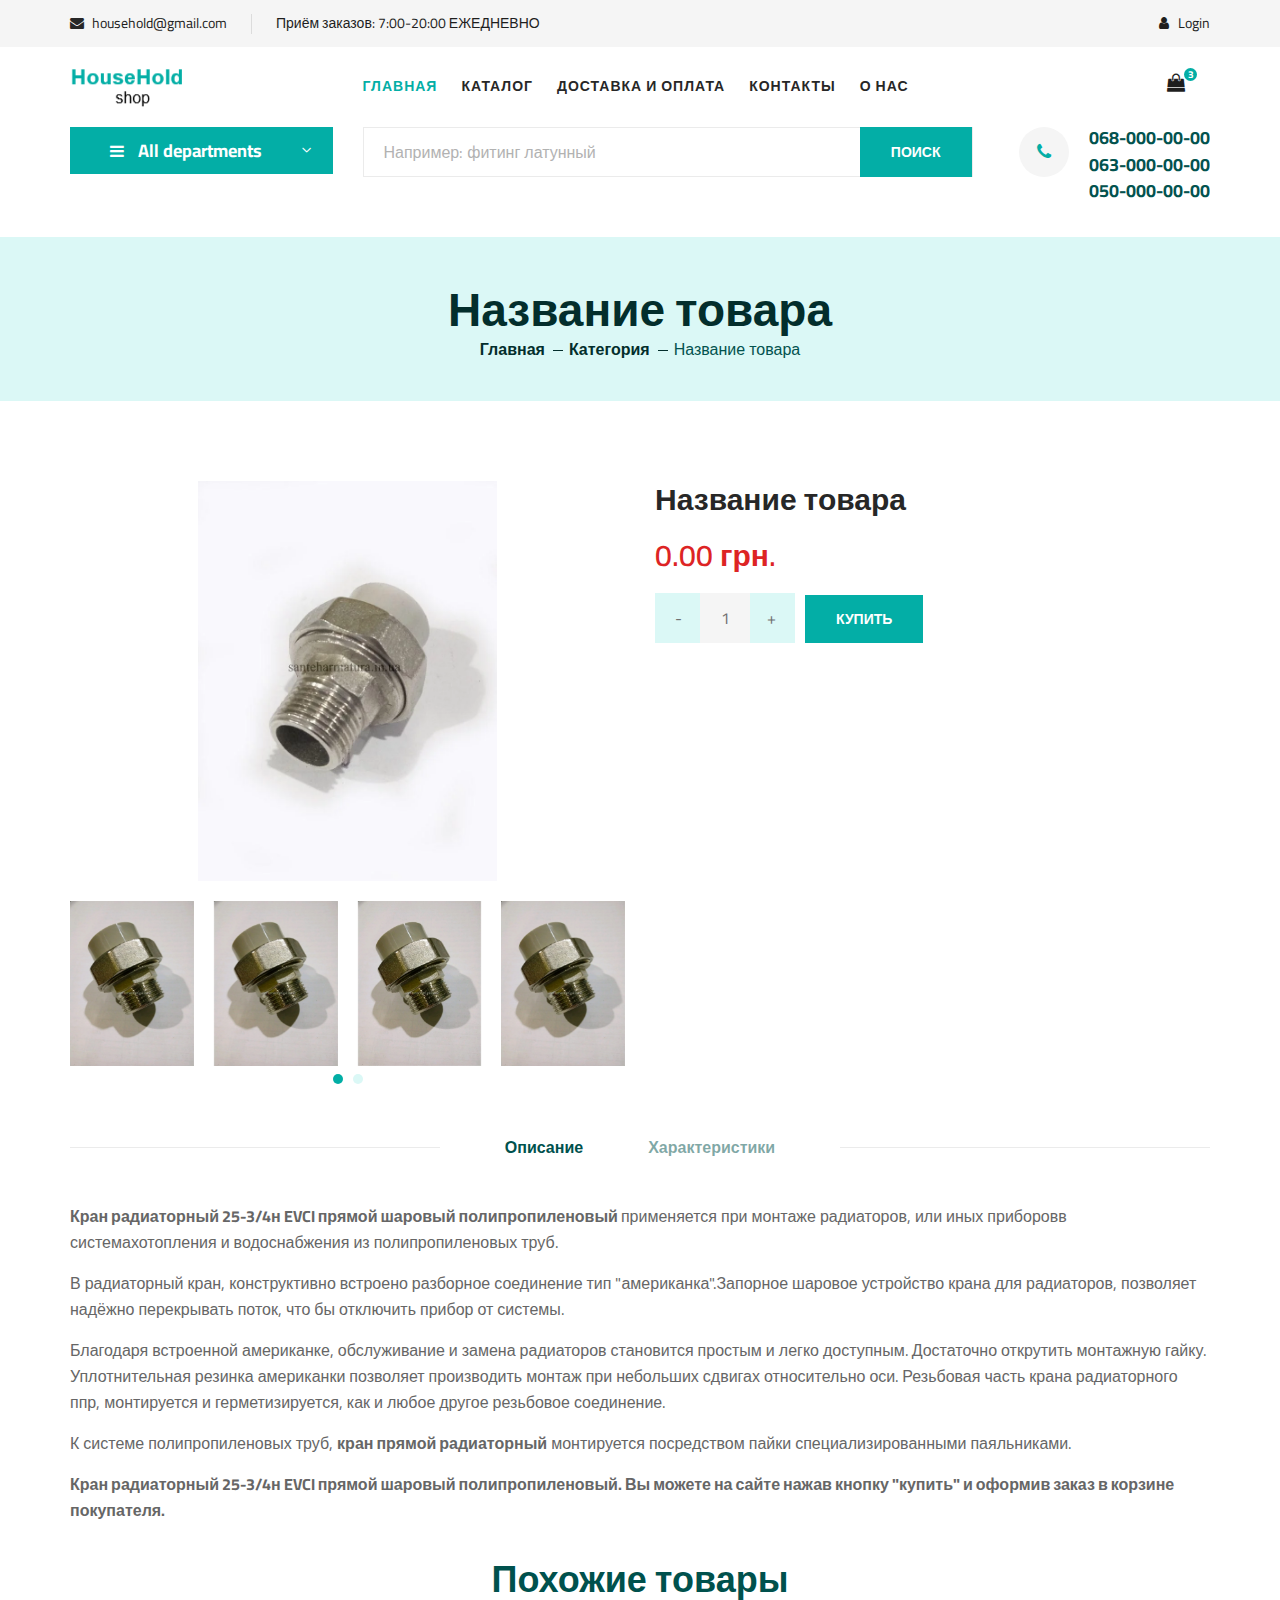
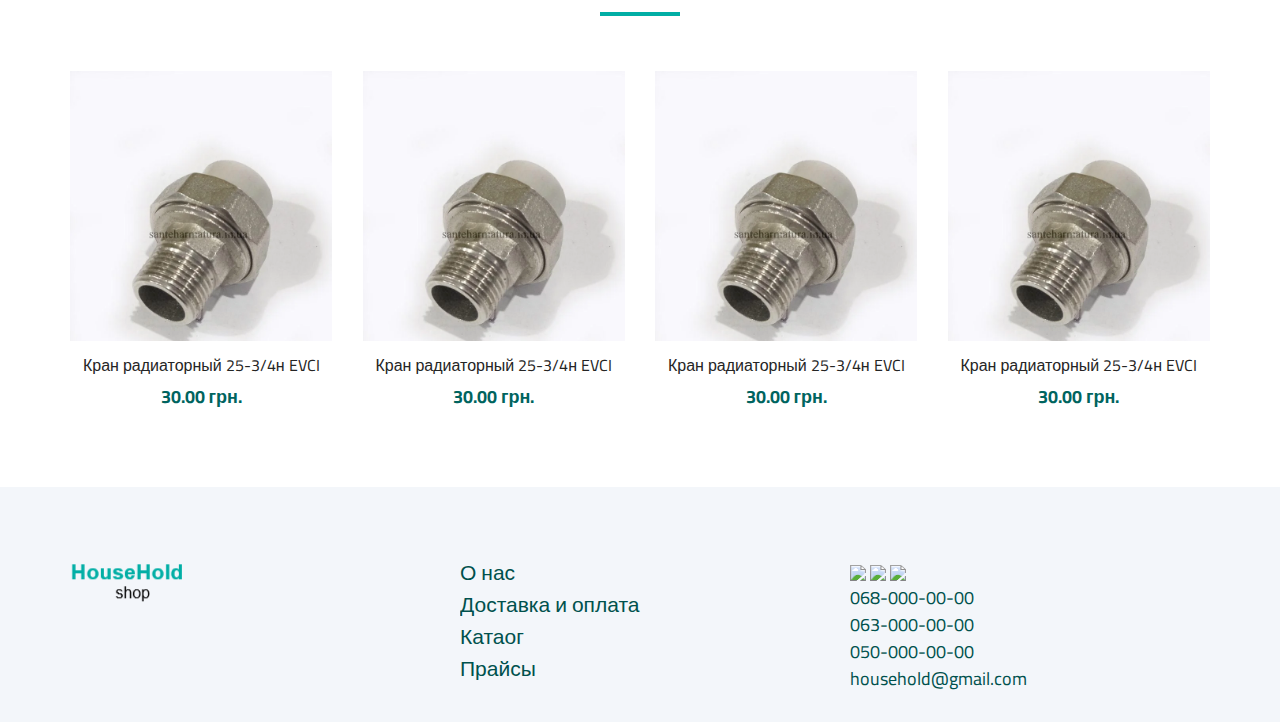
==== src/main/resources/templates/product-page.html @ 27a44c93 "Main page and product page are done" ====
<!DOCTYPE html>
<html>

<head>
    <meta charset="UTF-8">
    <!--    <meta name="description" content="Ogani Template">-->
    <!--    <meta name="keywords" content="Ogani, unica, creative, html">-->
    <!--    <meta name="viewport" content="width=device-width, initial-scale=1.0">-->
    <!--    <meta http-equiv="X-UA-Compatible" content="ie=edge">-->
    <!--    <title>Ogani | Template</title>-->

    <!-- Google Font -->
    <link href="https://fonts.googleapis.com/css2?family=Cairo:wght@200;300;400;600;900&display=swap" rel="stylesheet">

    <link rel="stylesheet" href="../static/style/bootstrap.min.css" type="text/css">
    <link rel="stylesheet" href="../static/style/font-awesome.min.css" type="text/css">
    <link rel="stylesheet" href="../static/style/elegant-icons.css" type="text/css">
    <link rel="stylesheet" href="../static/style/nice-select.css" type="text/css">
    <link rel="stylesheet" href="../static/style/jquery-ui.min.css" type="text/css">
    <link rel="stylesheet" href="../static/style/owl.carousel.min.css" type="text/css">
    <link rel="stylesheet" href="../static/style/slicknav.min.css" type="text/css">
    <link rel="stylesheet" href="../static/style/style.css" type="text/css">
</head>

<body>
<!-- Page Preloder -->
<div id="preloder">
    <div class="loader"></div>
</div>

<!-- Humberger Begin -->
<div class="humberger__menu__overlay"></div>
<div class="humberger__menu__wrapper">
    <div class="humberger__menu__logo">
        <a href="#"><img src="../static/img/logo.png" alt=""></a>
    </div>
    <div class="humberger__menu__cart">
        <ul>
            <li><a href="#"><i class="fa fa-heart"></i> <span>1</span></a></li>
            <li><a href="#"><i class="fa fa-shopping-bag"></i> <span>3</span></a></li>
        </ul>
        <div class="header__cart__price">item: <span>$150.00</span></div>
    </div>
    <div class="humberger__menu__widget">
        <div class="header__top__right__language">
            <img src="../static/img/language.png" alt="">
            <div>English</div>
            <span class="arrow_carrot-down"></span>
            <ul>
                <li><a href="#">Spanis</a></li>
                <li><a href="#">English</a></li>
            </ul>
        </div>
        <div class="header__top__right__auth">
            <a href="#"><i class="fa fa-user"></i> Login</a>
        </div>
    </div>
    <nav class="humberger__menu__nav mobile-menu">
        <ul>
            <li class="active"><a href="./index.html">Home</a></li>
            <li><a href="./shop-grid.html">Shop</a></li>
            <li><a href="#">Pages</a>
                <ul class="header__menu__dropdown">
                    <li><a href="./shop-details.html">Shop Details</a></li>
                    <li><a href="./shoping-cart.html">Shoping Cart</a></li>
                    <li><a href="./checkout.html">Check Out</a></li>
                    <li><a href="./blog-details.html">Blog Details</a></li>
                </ul>
            </li>
            <li><a href="./blog.html">Blog</a></li>
            <li><a href="./contact.html">Contact</a></li>
        </ul>
    </nav>
    <div id="mobile-menu-wrap"></div>
    <div class="header__top__right__social">
        <a href="#"><i class="fa fa-facebook"></i></a>
        <a href="#"><i class="fa fa-twitter"></i></a>
        <a href="#"><i class="fa fa-linkedin"></i></a>
        <a href="#"><i class="fa fa-pinterest-p"></i></a>
    </div>
    <div class="humberger__menu__contact">
        <ul>
            <li><i class="fa fa-envelope"></i> hello@colorlib.com</li>
            <li>Free Shipping for all Order of $99</li>
        </ul>
    </div>
</div>
<!-- Humberger End -->

<!-- Header Section Begin -->
<header class="header">
    <div class="header__top">
        <div class="container">
            <div class="row">
                <div class="col-lg-6 col-md-6">
                    <div class="header__top__left">
                        <ul>
                            <!--                                                            TODO change email-->
                            <li><i class="fa fa-envelope"></i> household@gmail.com</li>
                            <!--                                                            TODO replaced by  schedule-->
                            <li>Приём заказов: 7:00-20:00 ЕЖЕДНЕВНО</li>
                        </ul>
                    </div>
                </div>
                <div class="col-lg-6 col-md-6">
                    <div class="header__top__right">
                        <div class="header__top__right__auth">
                            <a href="#"><i class="fa fa-user"></i> Login</a>
                        </div>
                    </div>
                </div>
            </div>
        </div>
    </div>
    <div class="container">
        <div class="row">
            <div class="col-lg-3">
                <div class="header__logo">
                    <!--                        TODO put the logo (../static/img/logo.png)-->
                    <a href="./index.html"><img src="../static/../static/img/logo.png" alt=""></a>
                </div>
            </div>
            <div class="col-lg-6">
                <nav class="header__menu">
                    <ul>
                        <li class="active"><a href="./index.html">Главная</a></li>
                        <li><a href="./shop-grid.html">Каталог</a></li>
                        <li><a href="#">Доставка и оплата </a>
                        </li>
                        <li><a href="./blog.html">Контакты</a></li>
                        <li><a href="./contact.html">О нас</a></li>
                    </ul>
                </nav>
            </div>
            <div class="col-lg-3">
                <div class="header__cart">
                    <ul>
                        <!--                            TODO need to search icons -->
                        <li><a href="#"><i class="fa fa-shopping-bag"></i> <span>3</span></a></li>
                    </ul>
                </div>
            </div>
        </div>
    </div>
</header>
<!-- Header Section End -->

<!-- Hero Section Begin -->
<section class="hero hero-normal">
    <div class="container">
        <div class="row">
            <div class="col-lg-3">
                <div class="hero__categories">
                    <div class="hero__categories__all">
                        <i class="fa fa-bars"></i>
                        <span>All departments</span>
                    </div>
                    <ul>
                        <li><a href="#">Fresh Meat</a></li>
                        <li><a href="#">Vegetables</a></li>
                        <li><a href="#">Fruit & Nut Gifts</a></li>
                        <li><a href="#">Fresh Berries</a></li>
                        <li><a href="#">Ocean Foods</a></li>
                        <li><a href="#">Butter & Eggs</a></li>
                        <li><a href="#">Fastfood</a></li>
                        <li><a href="#">Fresh Onion</a></li>
                        <li><a href="#">Papayaya & Crisps</a></li>
                        <li><a href="#">Oatmeal</a></li>
                        <li><a href="#">Fresh Bananas</a></li>
                    </ul>
                </div>
            </div>
            <div class="col-lg-9">
                <div class="hero__search">
                    <div class="hero__search__form">
                        <form action="#">
                            <input type="text" placeholder="Например: фитинг латунный">
                            <button type="submit" class="site-btn">Поиск</button>
                        </form>
                    </div>
                    <div class="hero__search__phone">
                        <div class="hero__search__phone__icon">
                            <i class="fa fa-phone"></i>
                        </div>
                        <div class="hero__search__phone__text">
                            <!--                            TODO put number-->
                            <h5>068-000-00-00</h5>
                            <h5>063-000-00-00</h5>
                            <h5>050-000-00-00</h5>
                        </div>
                    </div>
                </div>
            </div>
        </div>
    </div>
</section>
<!-- Hero Section End -->

<!-- Breadcrumb Section Begin -->
<section class="breadcrumb-section set-bg" data-setbg="../static/img/breadcrumb.jpg">
    <div class="container">
        <div class="row">
            <div class="col-lg-12 text-center">
                <div class="breadcrumb__text">
                    <!--                        TODO input product name, way to product-->
                    <h2>Название товара</h2>
                    <div class="breadcrumb__option">
                        <a href="./index.html">Главная</a>
                        <a href="./index.html">Категория</a>
                        <span>Название товара</span>
                    </div>
                </div>
            </div>
        </div>
    </div>
</section>
<!-- Breadcrumb Section End -->

<!-- Product Details Section Begin -->
<section class="product-details spad">
    <div class="container">
        <div class="row">
            <div class="col-lg-6 col-md-6">
                <div class="product__details__pic">
                    <div class="product__details__pic__item">
                        <img class="product__details__pic__item--large"
                             src="../static/img/product/852793682_amerikanka-ppr-25-34.jpg" alt="">
                    </div>
                    <div class="product__details__pic__slider owl-carousel">
                        <img data-imgbigurl="../static/img/product/589347052_amerikanka-ppr-25-34.jpg"
                             src="../static/img/product/589347052_amerikanka-ppr-25-34.jpg" alt="">
                        <img data-imgbigurl="../static/img/product/589347052_amerikanka-ppr-25-34.jpg"
                             src="../static/img/product/589347052_amerikanka-ppr-25-34.jpg" alt="">
                        <img data-imgbigurl="../static/img/product/589347052_amerikanka-ppr-25-34.jpg"
                             src="../static/img/product/589347052_amerikanka-ppr-25-34.jpg" alt="">
                        <img data-imgbigurl="../static/img/product/589347052_amerikanka-ppr-25-34.jpg"
                             src="../static/img/product/589347052_amerikanka-ppr-25-34.jpg" alt="">
                        <img data-imgbigurl="../static/img/product/589347052_amerikanka-ppr-25-34.jpg"
                             src="../static/img/product/589347052_amerikanka-ppr-25-34.jpg" alt="">
                    </div>
                </div>
            </div>
            <div class="col-lg-6 col-md-6">
                <div class="product__details__text">
                    <!--                        TODO product's info-->
                    <h3>Название товара</h3>
                    <!--                        <div class="product__details__rating">-->
                    <!--                            <i class="fa fa-star"></i>-->
                    <!--                            <i class="fa fa-star"></i>-->
                    <!--                            <i class="fa fa-star"></i>-->
                    <!--                            <i class="fa fa-star"></i>-->
                    <!--                            <i class="fa fa-star-half-o"></i>-->
                    <!--                            <span>(18 reviews)</span>-->
                    <!--                        </div>-->
                    <!--                        50.66-->
                    <div class="product__details__price">0.00 грн.</div>
                    <div class="product__details__quantity">
                        <div class="quantity">
                            <div class="pro-qty">
                                <input type="text" value="1">
                            </div>
                        </div>
                    </div>
                    <button type="submit" class="site-btn">КУПИТЬ</button>
                    <!--                    <ul>-->
                    <!--                        <li><b>Availability</b> <span>In Stock</span></li>-->
                    <!--                        <li><b>Shipping</b> <span>01 day shipping. <samp>Free pickup today</samp></span></li>-->
                    <!--                        <li><b>Weight</b> <span>0.5 kg</span></li>-->
                    <!--                    </ul>-->
                </div>
            </div>
            <div class="col-lg-12">
                <div class="product__details__tab">
                    <ul class="nav nav-tabs" role="tablist">
                        <li class="nav-item">
                            <a class="nav-link active" data-toggle="tab" href="#tabs-1" role="tab"
                               aria-selected="true">Описание</a>
                        </li>
                        <li class="nav-item">
                            <a class="nav-link" data-toggle="tab" href="#tabs-2" role="tab"
                               aria-selected="false">Характеристики</a>
                        </li>
                    </ul>
                    <div class="tab-content">
                        <div class="tab-pane active" id="tabs-1" role="tabpanel">
                            <div class="product__details__tab__desc">
                                <p><strong>Кран радиаторный 25-3/4н EVCI прямой шаровый полипропиленовый </strong>применяется
                                    при монтаже радиаторов, или иных приборовв системахотопления и
                                    водоснабжения из полипропиленовых труб.</p>
                                <p>В радиаторный кран, конструктивно встроено разборное соединение тип
                                    "американка".Запорное
                                    шаровое устройство крана для радиаторов, позволяет надёжно перекрывать поток, что бы
                                    отключить прибор от системы.</p>

                                <p>Благодаря встроенной американке, обслуживание и замена радиаторов становится простым
                                    и легко доступным. Достаточно открутить монтажную гайку. Уплотнительная резинка
                                    американки позволяет производить монтаж при небольших сдвигах относительно оси.
                                    Резьбовая часть крана радиаторного ппр, монтируется и герметизируется, как и любое
                                    другое резьбовое соединение.</p>

                                <p>К системе полипропиленовых труб, <strong>кран прямой радиаторный</strong> монтируется
                                    посредством пайки специализированными паяльниками.</p>

                                <p><strong>Кран радиаторный 25-3/4н EVCI прямой шаровый полипропиленовый. Вы
                                    можете на сайте нажав кнопку "купить" и оформив заказ в корзине покупателя.</strong>
                                </p>

                            </div>
                        </div>
                        <div class="tab-pane" id="tabs-2" role="tabpanel">
                            <div class="product__details__tab__desc">
                                <h6>Products Infomation</h6>
                                <p>Vestibulum ac diam sit amet quam vehicula elementum sed sit amet dui.
                                    Pellentesque in ipsum id orci porta dapibus. Proin eget tortor risus.
                                    Vivamus suscipit tortor eget felis porttitor volutpat. Vestibulum ac diam
                                    sit amet quam vehicula elementum sed sit amet dui. Donec rutrum congue leo
                                    eget malesuada. Vivamus suscipit tortor eget felis porttitor volutpat.
                                    Curabitur arcu erat, accumsan id imperdiet et, porttitor at sem. Praesent
                                    sapien massa, convallis a pellentesque nec, egestas non nisi. Vestibulum ac
                                    diam sit amet quam vehicula elementum sed sit amet dui. Vestibulum ante
                                    ipsum primis in faucibus orci luctus et ultrices posuere cubilia Curae;
                                    Donec velit neque, auctor sit amet aliquam vel, ullamcorper sit amet ligula.
                                    Proin eget tortor risus.</p>
                                <p>Praesent sapien massa, convallis a pellentesque nec, egestas non nisi. Lorem
                                    ipsum dolor sit amet, consectetur adipiscing elit. Mauris blandit aliquet
                                    elit, eget tincidunt nibh pulvinar a. Cras ultricies ligula sed magna dictum
                                    porta. Cras ultricies ligula sed magna dictum porta. Sed porttitor lectus
                                    nibh. Mauris blandit aliquet elit, eget tincidunt nibh pulvinar a.</p>
                            </div>
                        </div>
                    </div>
                </div>
            </div>
        </div>
    </div>
</section>
<!-- Product Details Section End -->

<!-- Related Product Section Begin -->
<section class="related-product">
    <div class="container">
        <div class="row">
            <div class="col-lg-12">
                <div class="section-title related__product__title">
                    <h2>Похожие товары</h2>
                </div>
            </div>
        </div>
        <div class="row">
            <div class="col-lg-3 col-md-4 col-sm-6">
                <div class="product__item">
                    <div class="product__item__pic set-bg">
                        <img class="product__details__pic__item--large"
                             src="../static/img/product/852793682_amerikanka-ppr-25-34.jpg" alt="">
                        <ul class="product__item__pic__hover">
                            <li><a href="#"><i class="fa fa-shopping-cart"></i></a></li>
                        </ul>
                    </div>
                    <div class="product__item__text">
                        <h6><a href="#">Кран радиаторный 25-3/4н EVCI </a></h6>
                        <h5>30.00 грн.</h5>
                    </div>
                </div>
            </div>
            <div class="col-lg-3 col-md-4 col-sm-6">
                <div class="product__item">
                    <div class="product__item__pic set-bg">
                        <img class="product__details__pic__item--large"
                             src="../static/img/product/852793682_amerikanka-ppr-25-34.jpg" alt="">
                        <ul class="product__item__pic__hover">
                            <li><a href="#"><i class="fa fa-shopping-cart"></i></a></li>
                        </ul>
                    </div>
                    <div class="product__item__text">
                        <h6><a href="#">Кран радиаторный 25-3/4н EVCI </a></h6>
                        <h5>30.00 грн.</h5>
                    </div>
                </div>
            </div>
            <div class="col-lg-3 col-md-4 col-sm-6">
                <div class="product__item">
                    <div class="product__item__pic set-bg">
                        <img class="product__details__pic__item--large"
                             src="../static/img/product/852793682_amerikanka-ppr-25-34.jpg" alt="">
                        <ul class="product__item__pic__hover">
                            <li><a href="#"><i class="fa fa-shopping-cart"></i></a></li>
                        </ul>
                    </div>
                    <div class="product__item__text">
                        <h6><a href="#">Кран радиаторный 25-3/4н EVCI </a></h6>
                        <h5>30.00 грн.</h5>
                    </div>
                </div>
            </div>
            <div class="col-lg-3 col-md-4 col-sm-6">
                <div class="product__item">
                    <div class="product__item__pic set-bg">
                        <img class="product__details__pic__item--large"
                             src="../static/img/product/852793682_amerikanka-ppr-25-34.jpg" alt="">
                        <ul class="product__item__pic__hover">
                            <li><a href="#"><i class="fa fa-shopping-cart"></i></a></li>
                        </ul>
                    </div>
                    <div class="product__item__text">
                        <h6><a href="#">Кран радиаторный 25-3/4н EVCI </a></h6>
                        <h5>30.00 грн.</h5>
                    </div>
                </div>
            </div>

        </div>
    </div>
</section>
<!-- Related Product Section End -->

<!-- Footer Section Begin -->
<footer class="footer spad">
    <div class="container">
        <div class="row">
            <div class="col-lg-3 col-md-6 col-sm-6">
                <div class="footer__about">
                    <div class="footer__about__logo">
                        <a href="./index.html"><img src="../static/../static/img/logo.png" alt=""></a>
                    </div>
                    <!--                    <ul>-->
                    <!--                        <li>Phone:</li>-->
                    <!--                        <li>068-000-00-00</li>-->
                    <!--                        <li>063-000-00-00</li>-->
                    <!--                        <li>050-000-00-00</li>-->
                    <!--                        <li>Email: hello@colorlib.com</li>-->
                    <!--                    </ul>-->
                </div>
            </div>
            <div class="col-lg-4 col-md-6 col-sm-6 offset-lg-1">
                <div class="footer__widget">
                    <!--                    <h6>Useful Links</h6>-->
                    <ul>
                        <li><a href="#">О нас</a></li>
                        <li><a href="#">Доставка и оплата</a></li>
                        <li><a href="#">Катаог</a></li>
                        <li><a href="#">Прайсы</a></li>
                    </ul>
                    <!--                    <ul>-->
                    <!--                        <li><a href="#">Who We Are</a></li>-->
                    <!--                        <li><a href="#">Our Services</a></li>-->
                    <!--                        <li><a href="#">Projects</a></li>-->
                    <!--                        <li><a href="#">Contact</a></li>-->
                    <!--                        <li><a href="#">Innovation</a></li>-->
                    <!--                        <li><a href="#">Testimonials</a></li>-->
                    <!--                    </ul>-->
                </div>
            </div>
            <div class="col-lg-4 col-md-12">
                <div class="footer__about">
                    <ul>
                        <li><img src="https://img.icons8.com/color/40/000000/telegram-app.png">
                            <img src="https://img.icons8.com/color/40/000000/viber.png">
                            <img src="https://img.icons8.com/fluent/40/000000/gmail.png"></li>
                        <li>068-000-00-00</li>
                        <li>063-000-00-00</li>
                        <li>050-000-00-00</li>
                        <!--                        TODO CHANGE EMAIL-->
                        <li>household@gmail.com</li>
                    </ul>
                </div>
                <!--                <div class="footer__widget">-->
                <!--                    <h6>Join Our Newsletter Now</h6>-->
                <!--                    <p>Get E-mail updates about our latest shop and special offers.</p>-->
                <!--                    <form action="#">-->
                <!--                        <input type="text" placeholder="Enter your mail">-->
                <!--                        <button type="submit" class="site-btn">Subscribe</button>-->
                <!--                    </form>-->
                <!--                    <div class="footer__widget__social">-->
                <!--                        <a href="#"><i class="fa fa-facebook"></i></a>-->
                <!--                        <a href="#"><i class="fa fa-instagram"></i></a>-->
                <!--                        <a href="#"><i class="fa fa-twitter"></i></a>-->
                <!--                        <a href="#"><i class="fa fa-pinterest"></i></a>-->
                <!--                    </div>-->
                <!--                </div>-->
            </div>
        </div>
    </div>
</footer>
<!-- Footer Section End -->

<!-- Js Plugins -->
<script src="../static/js/jquery-3.3.1.min.js"></script>
<script src="../static/js/bootstrap.min.js"></script>
<script src="../static/js/jquery.nice-select.min.js"></script>
<script src="../static/js/jquery-ui.min.js"></script>
<script src="../static/js/jquery.slicknav.js"></script>
<script src="../static/js/mixitup.min.js"></script>
<script src="../static/js/owl.carousel.min.js"></script>
<script src="../static/js/main.js"></script>


</body>

</html>
---- src/main/resources/static/style/elegant-icons.css ----
@font-face {
	font-family: 'ElegantIcons';
	src:url('../fonts/ElegantIcons.eot');
	src:url('../fonts/ElegantIcons.eot?#iefix') format('embedded-opentype'),
		url('../fonts/ElegantIcons.woff') format('woff'),
		url('../fonts/ElegantIcons.ttf') format('truetype'),
		url('../fonts/ElegantIcons.svg#ElegantIcons') format('svg');
	font-weight: normal;
	font-style: normal;
}

/* Use the following CSS code if you want to use data attributes for inserting your icons */
[data-icon]:before {
	font-family: 'ElegantIcons';
	content: attr(data-icon);
	speak: none;
	font-weight: normal;
	font-variant: normal;
	text-transform: none;
	line-height: 1;
	-webkit-font-smoothing: antialiased;
	-moz-osx-font-smoothing: grayscale;
}

/* Use the following CSS code if you want to have a class per icon */
/*
Instead of a list of all class selectors,
you can use the generic selector below, but it's slower:
[class*="your-class-prefix"] {
*/
.arrow_up, .arrow_down, .arrow_left, .arrow_right, .arrow_left-up, .arrow_right-up, .arrow_right-down, .arrow_left-down, .arrow-up-down, .arrow_up-down_alt, .arrow_left-right_alt, .arrow_left-right, .arrow_expand_alt2, .arrow_expand_alt, .arrow_condense, .arrow_expand, .arrow_move, .arrow_carrot-up, .arrow_carrot-down, .arrow_carrot-left, .arrow_carrot-right, .arrow_carrot-2up, .arrow_carrot-2down, .arrow_carrot-2left, .arrow_carrot-2right, .arrow_carrot-up_alt2, .arrow_carrot-down_alt2, .arrow_carrot-left_alt2, .arrow_carrot-right_alt2, .arrow_carrot-2up_alt2, .arrow_carrot-2down_alt2, .arrow_carrot-2left_alt2, .arrow_carrot-2right_alt2, .arrow_triangle-up, .arrow_triangle-down, .arrow_triangle-left, .arrow_triangle-right, .arrow_triangle-up_alt2, .arrow_triangle-down_alt2, .arrow_triangle-left_alt2, .arrow_triangle-right_alt2, .arrow_back, .icon_minus-06, .icon_plus, .icon_close, .icon_check, .icon_minus_alt2, .icon_plus_alt2, .icon_close_alt2, .icon_check_alt2, .icon_zoom-out_alt, .icon_zoom-in_alt, .icon_search, .icon_box-empty, .icon_box-selected, .icon_minus-box, .icon_plus-box, .icon_box-checked, .icon_circle-empty, .icon_circle-slelected, .icon_stop_alt2, .icon_stop, .icon_pause_alt2, .icon_pause, .icon_menu, .icon_menu-square_alt2, .icon_menu-circle_alt2, .icon_ul, .icon_ol, .icon_adjust-horiz, .icon_adjust-vert, .icon_document_alt, .icon_documents_alt, .icon_pencil, .icon_pencil-edit_alt, .icon_pencil-edit, .icon_folder-alt, .icon_folder-open_alt, .icon_folder-add_alt, .icon_info_alt, .icon_error-oct_alt, .icon_error-circle_alt, .icon_error-triangle_alt, .icon_question_alt2, .icon_question, .icon_comment_alt, .icon_chat_alt, .icon_vol-mute_alt, .icon_volume-low_alt, .icon_volume-high_alt, .icon_quotations, .icon_quotations_alt2, .icon_clock_alt, .icon_lock_alt, .icon_lock-open_alt, .icon_key_alt, .icon_cloud_alt, .icon_cloud-upload_alt, .icon_cloud-download_alt, .icon_image, .icon_images, .icon_lightbulb_alt, .icon_gift_alt, .icon_house_alt, .icon_genius, .icon_mobile, .icon_tablet, .icon_laptop, .icon_desktop, .icon_camera_alt, .icon_mail_alt, .icon_cone_alt, .icon_ribbon_alt, .icon_bag_alt, .icon_creditcard, .icon_cart_alt, .icon_paperclip, .icon_tag_alt, .icon_tags_alt, .icon_trash_alt, .icon_cursor_alt, .icon_mic_alt, .icon_compass_alt, .icon_pin_alt, .icon_pushpin_alt, .icon_map_alt, .icon_drawer_alt, .icon_toolbox_alt, .icon_book_alt, .icon_calendar, .icon_film, .icon_table, .icon_contacts_alt, .icon_headphones, .icon_lifesaver, .icon_piechart, .icon_refresh, .icon_link_alt, .icon_link, .icon_loading, .icon_blocked, .icon_archive_alt, .icon_heart_alt, .icon_star_alt, .icon_star-half_alt, .icon_star, .icon_star-half, .icon_tools, .icon_tool, .icon_cog, .icon_cogs, .arrow_up_alt, .arrow_down_alt, .arrow_left_alt, .arrow_right_alt, .arrow_left-up_alt, .arrow_right-up_alt, .arrow_right-down_alt, .arrow_left-down_alt, .arrow_condense_alt, .arrow_expand_alt3, .arrow_carrot_up_alt, .arrow_carrot-down_alt, .arrow_carrot-left_alt, .arrow_carrot-right_alt, .arrow_carrot-2up_alt, .arrow_carrot-2dwnn_alt, .arrow_carrot-2left_alt, .arrow_carrot-2right_alt, .arrow_triangle-up_alt, .arrow_triangle-down_alt, .arrow_triangle-left_alt, .arrow_triangle-right_alt, .icon_minus_alt, .icon_plus_alt, .icon_close_alt, .icon_check_alt, .icon_zoom-out, .icon_zoom-in, .icon_stop_alt, .icon_menu-square_alt, .icon_menu-circle_alt, .icon_document, .icon_documents, .icon_pencil_alt, .icon_folder, .icon_folder-open, .icon_folder-add, .icon_folder_upload, .icon_folder_download, .icon_info, .icon_error-circle, .icon_error-oct, .icon_error-triangle, .icon_question_alt, .icon_comment, .icon_chat, .icon_vol-mute, .icon_volume-low, .icon_volume-high, .icon_quotations_alt, .icon_clock, .icon_lock, .icon_lock-open, .icon_key, .icon_cloud, .icon_cloud-upload, .icon_cloud-download, .icon_lightbulb, .icon_gift, .icon_house, .icon_camera, .icon_mail, .icon_cone, .icon_ribbon, .icon_bag, .icon_cart, .icon_tag, .icon_tags, .icon_trash, .icon_cursor, .icon_mic, .icon_compass, .icon_pin, .icon_pushpin, .icon_map, .icon_drawer, .icon_toolbox, .icon_book, .icon_contacts, .icon_archive, .icon_heart, .icon_profile, .icon_group, .icon_grid-2x2, .icon_grid-3x3, .icon_music, .icon_pause_alt, .icon_phone, .icon_upload, .icon_download, .social_facebook, .social_twitter, .social_pinterest, .social_googleplus, .social_tumblr, .social_tumbleupon, .social_wordpress, .social_instagram, .social_dribbble, .social_vimeo, .social_linkedin, .social_rss, .social_deviantart, .social_share, .social_myspace, .social_skype, .social_youtube, .social_picassa, .social_googledrive, .social_flickr, .social_blogger, .social_spotify, .social_delicious, .social_facebook_circle, .social_twitter_circle, .social_pinterest_circle, .social_googleplus_circle, .social_tumblr_circle, .social_stumbleupon_circle, .social_wordpress_circle, .social_instagram_circle, .social_dribbble_circle, .social_vimeo_circle, .social_linkedin_circle, .social_rss_circle, .social_deviantart_circle, .social_share_circle, .social_myspace_circle, .social_skype_circle, .social_youtube_circle, .social_picassa_circle, .social_googledrive_alt2, .social_flickr_circle, .social_blogger_circle, .social_spotify_circle, .social_delicious_circle, .social_facebook_square, .social_twitter_square, .social_pinterest_square, .social_googleplus_square, .social_tumblr_square, .social_stumbleupon_square, .social_wordpress_square, .social_instagram_square, .social_dribbble_square, .social_vimeo_square, .social_linkedin_square, .social_rss_square, .social_deviantart_square, .social_share_square, .social_myspace_square, .social_skype_square, .social_youtube_square, .social_picassa_square, .social_googledrive_square, .social_flickr_square, .social_blogger_square, .social_spotify_square, .social_delicious_square, .icon_printer, .icon_calulator, .icon_building, .icon_floppy, .icon_drive, .icon_search-2, .icon_id, .icon_id-2, .icon_puzzle, .icon_like, .icon_dislike, .icon_mug, .icon_currency, .icon_wallet, .icon_pens, .icon_easel, .icon_flowchart, .icon_datareport, .icon_briefcase, .icon_shield, .icon_percent, .icon_globe, .icon_globe-2, .icon_target, .icon_hourglass, .icon_balance, .icon_rook, .icon_printer-alt, .icon_calculator_alt, .icon_building_alt, .icon_floppy_alt, .icon_drive_alt, .icon_search_alt, .icon_id_alt, .icon_id-2_alt, .icon_puzzle_alt, .icon_like_alt, .icon_dislike_alt, .icon_mug_alt, .icon_currency_alt, .icon_wallet_alt, .icon_pens_alt, .icon_easel_alt, .icon_flowchart_alt, .icon_datareport_alt, .icon_briefcase_alt, .icon_shield_alt, .icon_percent_alt, .icon_globe_alt, .icon_clipboard {
	font-family: 'ElegantIcons';
	speak: none;
	font-style: normal;
	font-weight: normal;
	font-variant: normal;
	text-transform: none;
	line-height: 1;
	-webkit-font-smoothing: antialiased;
}
.arrow_up:before {
	content: "\21";
}
.arrow_down:before {
	content: "\22";
}
.arrow_left:before {
	content: "\23";
}
.arrow_right:before {
	content: "\24";
}
.arrow_left-up:before {
	content: "\25";
}
.arrow_right-up:before {
	content: "\26";
}
.arrow_right-down:before {
	content: "\27";
}
.arrow_left-down:before {
	content: "\28";
}
.arrow-up-down:before {
	content: "\29";
}
.arrow_up-down_alt:before {
	content: "\2a";
}
.arrow_left-right_alt:before {
	content: "\2b";
}
.arrow_left-right:before {
	content: "\2c";
}
.arrow_expand_alt2:before {
	content: "\2d";
}
.arrow_expand_alt:before {
	content: "\2e";
}
.arrow_condense:before {
	content: "\2f";
}
.arrow_expand:before {
	content: "\30";
}
.arrow_move:before {
	content: "\31";
}
.arrow_carrot-up:before {
	content: "\32";
}
.arrow_carrot-down:before {
	content: "\33";
}
.arrow_carrot-left:before {
	content: "\34";
}
.arrow_carrot-right:before {
	content: "\35";
}
.arrow_carrot-2up:before {
	content: "\36";
}
.arrow_carrot-2down:before {
	content: "\37";
}
.arrow_carrot-2left:before {
	content: "\38";
}
.arrow_carrot-2right:before {
	content: "\39";
}
.arrow_carrot-up_alt2:before {
	content: "\3a";
}
.arrow_carrot-down_alt2:before {
	content: "\3b";
}
.arrow_carrot-left_alt2:before {
	content: "\3c";
}
.arrow_carrot-right_alt2:before {
	content: "\3d";
}
.arrow_carrot-2up_alt2:before {
	content: "\3e";
}
.arrow_carrot-2down_alt2:before {
	content: "\3f";
}
.arrow_carrot-2left_alt2:before {
	content: "\40";
}
.arrow_carrot-2right_alt2:before {
	content: "\41";
}
.arrow_triangle-up:before {
	content: "\42";
}
.arrow_triangle-down:before {
	content: "\43";
}
.arrow_triangle-left:before {
	content: "\44";
}
.arrow_triangle-right:before {
	content: "\45";
}
.arrow_triangle-up_alt2:before {
	content: "\46";
}
.arrow_triangle-down_alt2:before {
	content: "\47";
}
.arrow_triangle-left_alt2:before {
	content: "\48";
}
.arrow_triangle-right_alt2:before {
	content: "\49";
}
.arrow_back:before {
	content: "\4a";
}
.icon_minus-06:before {
	content: "\4b";
}
.icon_plus:before {
	content: "\4c";
}
.icon_close:before {
	content: "\4d";
}
.icon_check:before {
	content: "\4e";
}
.icon_minus_alt2:before {
	content: "\4f";
}
.icon_plus_alt2:before {
	content: "\50";
}
.icon_close_alt2:before {
	content: "\51";
}
.icon_check_alt2:before {
	content: "\52";
}
.icon_zoom-out_alt:before {
	content: "\53";
}
.icon_zoom-in_alt:before {
	content: "\54";
}
.icon_search:before {
	content: "\55";
}
.icon_box-empty:before {
	content: "\56";
}
.icon_box-selected:before {
	content: "\57";
}
.icon_minus-box:before {
	content: "\58";
}
.icon_plus-box:before {
	content: "\59";
}
.icon_box-checked:before {
	content: "\5a";
}
.icon_circle-empty:before {
	content: "\5b";
}
.icon_circle-slelected:before {
	content: "\5c";
}
.icon_stop_alt2:before {
	content: "\5d";
}
.icon_stop:before {
	content: "\5e";
}
.icon_pause_alt2:before {
	content: "\5f";
}
.icon_pause:before {
	content: "\60";
}
.icon_menu:before {
	content: "\61";
}
.icon_menu-square_alt2:before {
	content: "\62";
}
.icon_menu-circle_alt2:before {
	content: "\63";
}
.icon_ul:before {
	content: "\64";
}
.icon_ol:before {
	content: "\65";
}
.icon_adjust-horiz:before {
	content: "\66";
}
.icon_adjust-vert:before {
	content: "\67";
}
.icon_document_alt:before {
	content: "\68";
}
.icon_documents_alt:before {
	content: "\69";
}
.icon_pencil:before {
	content: "\6a";
}
.icon_pencil-edit_alt:before {
	content: "\6b";
}
.icon_pencil-edit:before {
	content: "\6c";
}
.icon_folder-alt:before {
	content: "\6d";
}
.icon_folder-open_alt:before {
	content: "\6e";
}
.icon_folder-add_alt:before {
	content: "\6f";
}
.icon_info_alt:before {
	content: "\70";
}
.icon_error-oct_alt:before {
	content: "\71";
}
.icon_error-circle_alt:before {
	content: "\72";
}
.icon_error-triangle_alt:before {
	content: "\73";
}
.icon_question_alt2:before {
	content: "\74";
}
.icon_question:before {
	content: "\75";
}
.icon_comment_alt:before {
	content: "\76";
}
.icon_chat_alt:before {
	content: "\77";
}
.icon_vol-mute_alt:before {
	content: "\78";
}
.icon_volume-low_alt:before {
	content: "\79";
}
.icon_volume-high_alt:before {
	content: "\7a";
}
.icon_quotations:before {
	content: "\7b";
}
.icon_quotations_alt2:before {
	content: "\7c";
}
.icon_clock_alt:before {
	content: "\7d";
}
.icon_lock_alt:before {
	content: "\7e";
}
.icon_lock-open_alt:before {
	content: "\e000";
}
.icon_key_alt:before {
	content: "\e001";
}
.icon_cloud_alt:before {
	content: "\e002";
}
.icon_cloud-upload_alt:before {
	content: "\e003";
}
.icon_cloud-download_alt:before {
	content: "\e004";
}
.icon_image:before {
	content: "\e005";
}
.icon_images:before {
	content: "\e006";
}
.icon_lightbulb_alt:before {
	content: "\e007";
}
.icon_gift_alt:before {
	content: "\e008";
}
.icon_house_alt:before {
	content: "\e009";
}
.icon_genius:before {
	content: "\e00a";
}
.icon_mobile:before {
	content: "\e00b";
}
.icon_tablet:before {
	content: "\e00c";
}
.icon_laptop:before {
	content: "\e00d";
}
.icon_desktop:before {
	content: "\e00e";
}
.icon_camera_alt:before {
	content: "\e00f";
}
.icon_mail_alt:before {
	content: "\e010";
}
.icon_cone_alt:before {
	content: "\e011";
}
.icon_ribbon_alt:before {
	content: "\e012";
}
.icon_bag_alt:before {
	content: "\e013";
}
.icon_creditcard:before {
	content: "\e014";
}
.icon_cart_alt:before {
	content: "\e015";
}
.icon_paperclip:before {
	content: "\e016";
}
.icon_tag_alt:before {
	content: "\e017";
}
.icon_tags_alt:before {
	content: "\e018";
}
.icon_trash_alt:before {
	content: "\e019";
}
.icon_cursor_alt:before {
	content: "\e01a";
}
.icon_mic_alt:before {
	content: "\e01b";
}
.icon_compass_alt:before {
	content: "\e01c";
}
.icon_pin_alt:before {
	content: "\e01d";
}
.icon_pushpin_alt:before {
	content: "\e01e";
}
.icon_map_alt:before {
	content: "\e01f";
}
.icon_drawer_alt:before {
	content: "\e020";
}
.icon_toolbox_alt:before {
	content: "\e021";
}
.icon_book_alt:before {
	content: "\e022";
}
.icon_calendar:before {
	content: "\e023";
}
.icon_film:before {
	content: "\e024";
}
.icon_table:before {
	content: "\e025";
}
.icon_contacts_alt:before {
	content: "\e026";
}
.icon_headphones:before {
	content: "\e027";
}
.icon_lifesaver:before {
	content: "\e028";
}
.icon_piechart:before {
	content: "\e029";
}
.icon_refresh:before {
	content: "\e02a";
}
.icon_link_alt:before {
	content: "\e02b";
}
.icon_link:before {
	content: "\e02c";
}
.icon_loading:before {
	content: "\e02d";
}
.icon_blocked:before {
	content: "\e02e";
}
.icon_archive_alt:before {
	content: "\e02f";
}
.icon_heart_alt:before {
	content: "\e030";
}
.icon_star_alt:before {
	content: "\e031";
}
.icon_star-half_alt:before {
	content: "\e032";
}
.icon_star:before {
	content: "\e033";
}
.icon_star-half:before {
	content: "\e034";
}
.icon_tools:before {
	content: "\e035";
}
.icon_tool:before {
	content: "\e036";
}
.icon_cog:before {
	content: "\e037";
}
.icon_cogs:before {
	content: "\e038";
}
.arrow_up_alt:before {
	content: "\e039";
}
.arrow_down_alt:before {
	content: "\e03a";
}
.arrow_left_alt:before {
	content: "\e03b";
}
.arrow_right_alt:before {
	content: "\e03c";
}
.arrow_left-up_alt:before {
	content: "\e03d";
}
.arrow_right-up_alt:before {
	content: "\e03e";
}
.arrow_right-down_alt:before {
	content: "\e03f";
}
.arrow_left-down_alt:before {
	content: "\e040";
}
.arrow_condense_alt:before {
	content: "\e041";
}
.arrow_expand_alt3:before {
	content: "\e042";
}
.arrow_carrot_up_alt:before {
	content: "\e043";
}
.arrow_carrot-down_alt:before {
	content: "\e044";
}
.arrow_carrot-left_alt:before {
	content: "\e045";
}
.arrow_carrot-right_alt:before {
	content: "\e046";
}
.arrow_carrot-2up_alt:before {
	content: "\e047";
}
.arrow_carrot-2dwnn_alt:before {
	content: "\e048";
}
.arrow_carrot-2left_alt:before {
	content: "\e049";
}
.arrow_carrot-2right_alt:before {
	content: "\e04a";
}
.arrow_triangle-up_alt:before {
	content: "\e04b";
}
.arrow_triangle-down_alt:before {
	content: "\e04c";
}
.arrow_triangle-left_alt:before {
	content: "\e04d";
}
.arrow_triangle-right_alt:before {
	content: "\e04e";
}
.icon_minus_alt:before {
	content: "\e04f";
}
.icon_plus_alt:before {
	content: "\e050";
}
.icon_close_alt:before {
	content: "\e051";
}
.icon_check_alt:before {
	content: "\e052";
}
.icon_zoom-out:before {
	content: "\e053";
}
.icon_zoom-in:before {
	content: "\e054";
}
.icon_stop_alt:before {
	content: "\e055";
}
.icon_menu-square_alt:before {
	content: "\e056";
}
.icon_menu-circle_alt:before {
	content: "\e057";
}
.icon_document:before {
	content: "\e058";
}
.icon_documents:before {
	content: "\e059";
}
.icon_pencil_alt:before {
	content: "\e05a";
}
.icon_folder:before {
	content: "\e05b";
}
.icon_folder-open:before {
	content: "\e05c";
}
.icon_folder-add:before {
	content: "\e05d";
}
.icon_folder_upload:before {
	content: "\e05e";
}
.icon_folder_download:before {
	content: "\e05f";
}
.icon_info:before {
	content: "\e060";
}
.icon_error-circle:before {
	content: "\e061";
}
.icon_error-oct:before {
	content: "\e062";
}
.icon_error-triangle:before {
	content: "\e063";
}
.icon_question_alt:before {
	content: "\e064";
}
.icon_comment:before {
	content: "\e065";
}
.icon_chat:before {
	content: "\e066";
}
.icon_vol-mute:before {
	content: "\e067";
}
.icon_volume-low:before {
	content: "\e068";
}
.icon_volume-high:before {
	content: "\e069";
}
.icon_quotations_alt:before {
	content: "\e06a";
}
.icon_clock:before {
	content: "\e06b";
}
.icon_lock:before {
	content: "\e06c";
}
.icon_lock-open:before {
	content: "\e06d";
}
.icon_key:before {
	content: "\e06e";
}
.icon_cloud:before {
	content: "\e06f";
}
.icon_cloud-upload:before {
	content: "\e070";
}
.icon_cloud-download:before {
	content: "\e071";
}
.icon_lightbulb:before {
	content: "\e072";
}
.icon_gift:before {
	content: "\e073";
}
.icon_house:before {
	content: "\e074";
}
.icon_camera:before {
	content: "\e075";
}
.icon_mail:before {
	content: "\e076";
}
.icon_cone:before {
	content: "\e077";
}
.icon_ribbon:before {
	content: "\e078";
}
.icon_bag:before {
	content: "\e079";
}
.icon_cart:before {
	content: "\e07a";
}
.icon_tag:before {
	content: "\e07b";
}
.icon_tags:before {
	content: "\e07c";
}
.icon_trash:before {
	content: "\e07d";
}
.icon_cursor:before {
	content: "\e07e";
}
.icon_mic:before {
	content: "\e07f";
}
.icon_compass:before {
	content: "\e080";
}
.icon_pin:before {
	content: "\e081";
}
.icon_pushpin:before {
	content: "\e082";
}
.icon_map:before {
	content: "\e083";
}
.icon_drawer:before {
	content: "\e084";
}
.icon_toolbox:before {
	content: "\e085";
}
.icon_book:before {
	content: "\e086";
}
.icon_contacts:before {
	content: "\e087";
}
.icon_archive:before {
	content: "\e088";
}
.icon_heart:before {
	content: "\e089";
}
.icon_profile:before {
	content: "\e08a";
}
.icon_group:before {
	content: "\e08b";
}
.icon_grid-2x2:before {
	content: "\e08c";
}
.icon_grid-3x3:before {
	content: "\e08d";
}
.icon_music:before {
	content: "\e08e";
}
.icon_pause_alt:before {
	content: "\e08f";
}
.icon_phone:before {
	content: "\e090";
}
.icon_upload:before {
	content: "\e091";
}
.icon_download:before {
	content: "\e092";
}
.social_facebook:before {
	content: "\e093";
}
.social_twitter:before {
	content: "\e094";
}
.social_pinterest:before {
	content: "\e095";
}
.social_googleplus:before {
	content: "\e096";
}
.social_tumblr:before {
	content: "\e097";
}
.social_tumbleupon:before {
	content: "\e098";
}
.social_wordpress:before {
	content: "\e099";
}
.social_instagram:before {
	content: "\e09a";
}
.social_dribbble:before {
	content: "\e09b";
}
.social_vimeo:before {
	content: "\e09c";
}
.social_linkedin:before {
	content: "\e09d";
}
.social_rss:before {
	content: "\e09e";
}
.social_deviantart:before {
	content: "\e09f";
}
.social_share:before {
	content: "\e0a0";
}
.social_myspace:before {
	content: "\e0a1";
}
.social_skype:before {
	content: "\e0a2";
}
.social_youtube:before {
	content: "\e0a3";
}
.social_picassa:before {
	content: "\e0a4";
}
.social_googledrive:before {
	content: "\e0a5";
}
.social_flickr:before {
	content: "\e0a6";
}
.social_blogger:before {
	content: "\e0a7";
}
.social_spotify:before {
	content: "\e0a8";
}
.social_delicious:before {
	content: "\e0a9";
}
.social_facebook_circle:before {
	content: "\e0aa";
}
.social_twitter_circle:before {
	content: "\e0ab";
}
.social_pinterest_circle:before {
	content: "\e0ac";
}
.social_googleplus_circle:before {
	content: "\e0ad";
}
.social_tumblr_circle:before {
	content: "\e0ae";
}
.social_stumbleupon_circle:before {
	content: "\e0af";
}
.social_wordpress_circle:before {
	content: "\e0b0";
}
.social_instagram_circle:before {
	content: "\e0b1";
}
.social_dribbble_circle:before {
	content: "\e0b2";
}
.social_vimeo_circle:before {
	content: "\e0b3";
}
.social_linkedin_circle:before {
	content: "\e0b4";
}
.social_rss_circle:before {
	content: "\e0b5";
}
.social_deviantart_circle:before {
	content: "\e0b6";
}
.social_share_circle:before {
	content: "\e0b7";
}
.social_myspace_circle:before {
	content: "\e0b8";
}
.social_skype_circle:before {
	content: "\e0b9";
}
.social_youtube_circle:before {
	content: "\e0ba";
}
.social_picassa_circle:before {
	content: "\e0bb";
}
.social_googledrive_alt2:before {
	content: "\e0bc";
}
.social_flickr_circle:before {
	content: "\e0bd";
}
.social_blogger_circle:before {
	content: "\e0be";
}
.social_spotify_circle:before {
	content: "\e0bf";
}
.social_delicious_circle:before {
	content: "\e0c0";
}
.social_facebook_square:before {
	content: "\e0c1";
}
.social_twitter_square:before {
	content: "\e0c2";
}
.social_pinterest_square:before {
	content: "\e0c3";
}
.social_googleplus_square:before {
	content: "\e0c4";
}
.social_tumblr_square:before {
	content: "\e0c5";
}
.social_stumbleupon_square:before {
	content: "\e0c6";
}
.social_wordpress_square:before {
	content: "\e0c7";
}
.social_instagram_square:before {
	content: "\e0c8";
}
.social_dribbble_square:before {
	content: "\e0c9";
}
.social_vimeo_square:before {
	content: "\e0ca";
}
.social_linkedin_square:before {
	content: "\e0cb";
}
.social_rss_square:before {
	content: "\e0cc";
}
.social_deviantart_square:before {
	content: "\e0cd";
}
.social_share_square:before {
	content: "\e0ce";
}
.social_myspace_square:before {
	content: "\e0cf";
}
.social_skype_square:before {
	content: "\e0d0";
}
.social_youtube_square:before {
	content: "\e0d1";
}
.social_picassa_square:before {
	content: "\e0d2";
}
.social_googledrive_square:before {
	content: "\e0d3";
}
.social_flickr_square:before {
	content: "\e0d4";
}
.social_blogger_square:before {
	content: "\e0d5";
}
.social_spotify_square:before {
	content: "\e0d6";
}
.social_delicious_square:before {
	content: "\e0d7";
}
.icon_printer:before {
	content: "\e103";
}
.icon_calulator:before {
	content: "\e0ee";
}
.icon_building:before {
	content: "\e0ef";
}
.icon_floppy:before {
	content: "\e0e8";
}
.icon_drive:before {
	content: "\e0ea";
}
.icon_search-2:before {
	content: "\e101";
}
.icon_id:before {
	content: "\e107";
}
.icon_id-2:before {
	content: "\e108";
}
.icon_puzzle:before {
	content: "\e102";
}
.icon_like:before {
	content: "\e106";
}
.icon_dislike:before {
	content: "\e0eb";
}
.icon_mug:before {
	content: "\e105";
}
.icon_currency:before {
	content: "\e0ed";
}
.icon_wallet:before {
	content: "\e100";
}
.icon_pens:before {
	content: "\e104";
}
.icon_easel:before {
	content: "\e0e9";
}
.icon_flowchart:before {
	content: "\e109";
}
.icon_datareport:before {
	content: "\e0ec";
}
.icon_briefcase:before {
	content: "\e0fe";
}
.icon_shield:before {
	content: "\e0f6";
}
.icon_percent:before {
	content: "\e0fb";
}
.icon_globe:before {
	content: "\e0e2";
}
.icon_globe-2:before {
	content: "\e0e3";
}
.icon_target:before {
	content: "\e0f5";
}
.icon_hourglass:before {
	content: "\e0e1";
}
.icon_balance:before {
	content: "\e0ff";
}
.icon_rook:before {
	content: "\e0f8";
}
.icon_printer-alt:before {
	content: "\e0fa";
}
.icon_calculator_alt:before {
	content: "\e0e7";
}
.icon_building_alt:before {
	content: "\e0fd";
}
.icon_floppy_alt:before {
	content: "\e0e4";
}
.icon_drive_alt:before {
	content: "\e0e5";
}
.icon_search_alt:before {
	content: "\e0f7";
}
.icon_id_alt:before {
	content: "\e0e0";
}
.icon_id-2_alt:before {
	content: "\e0fc";
}
.icon_puzzle_alt:before {
	content: "\e0f9";
}
.icon_like_alt:before {
	content: "\e0dd";
}
.icon_dislike_alt:before {
	content: "\e0f1";
}
.icon_mug_alt:before {
	content: "\e0dc";
}
.icon_currency_alt:before {
	content: "\e0f3";
}
.icon_wallet_alt:before {
	content: "\e0d8";
}
.icon_pens_alt:before {
	content: "\e0db";
}
.icon_easel_alt:before {
	content: "\e0f0";
}
.icon_flowchart_alt:before {
	content: "\e0df";
}
.icon_datareport_alt:before {
	content: "\e0f2";
}
.icon_briefcase_alt:before {
	content: "\e0f4";
}
.icon_shield_alt:before {
	content: "\e0d9";
}
.icon_percent_alt:before {
	content: "\e0da";
}
.icon_globe_alt:before {
	content: "\e0de";
}
.icon_clipboard:before {
	content: "\e0e6";
}


	.glyph {
		float: left;
		text-align: center;
		padding: .75em;
		margin: .4em 1.5em .75em 0;
		width: 6em;
text-shadow: none;
	}
        .glyph_big {
        font-size: 128px;
        color: #59c5dc;
        float: left;
        margin-right: 20px;
        }

        .glyph div { padding-bottom: 10px;}

	.glyph input {
		font-family: consolas, monospace;
		font-size: 12px;
		width: 100%;
		text-align: center;
		border: 0;
		box-shadow: 0 0 0 1px #ccc;
		padding: .2em;
                -moz-border-radius: 5px;
                -webkit-border-radius: 5px;
	}
	.centered {
		margin-left: auto;
		margin-right: auto;
	}
	.glyph .fs1 {
		font-size: 2em;
	}
---- src/main/resources/static/style/nice-select.css ----
.nice-select {
  -webkit-tap-highlight-color: transparent;
  background-color: #fff;
  border-radius: 5px;
  border: solid 1px #e8e8e8;
  box-sizing: border-box;
  clear: both;
  cursor: pointer;
  display: block;
  float: left;
  font-family: inherit;
  font-size: 14px;
  font-weight: normal;
  height: 42px;
  line-height: 40px;
  outline: none;
  padding-left: 18px;
  padding-right: 30px;
  position: relative;
  text-align: left !important;
  -webkit-transition: all 0.2s ease-in-out;
  transition: all 0.2s ease-in-out;
  -webkit-user-select: none;
     -moz-user-select: none;
      -ms-user-select: none;
          user-select: none;
  white-space: nowrap;
  width: auto; }
  .nice-select:hover {
    border-color: #dbdbdb; }
  .nice-select:active, .nice-select.open, .nice-select:focus {
    border-color: #999; }
  .nice-select:after {
    border-bottom: 2px solid #999;
    border-right: 2px solid #999;
    content: '';
    display: block;
    height: 5px;
    margin-top: -4px;
    pointer-events: none;
    position: absolute;
    right: 12px;
    top: 50%;
    -webkit-transform-origin: 66% 66%;
        -ms-transform-origin: 66% 66%;
            transform-origin: 66% 66%;
    -webkit-transform: rotate(45deg);
        -ms-transform: rotate(45deg);
            transform: rotate(45deg);
    -webkit-transition: all 0.15s ease-in-out;
    transition: all 0.15s ease-in-out;
    width: 5px; }
  .nice-select.open:after {
    -webkit-transform: rotate(-135deg);
        -ms-transform: rotate(-135deg);
            transform: rotate(-135deg); }
  .nice-select.open .list {
    opacity: 1;
    pointer-events: auto;
    -webkit-transform: scale(1) translateY(0);
        -ms-transform: scale(1) translateY(0);
            transform: scale(1) translateY(0); }
  .nice-select.disabled {
    border-color: #ededed;
    color: #999;
    pointer-events: none; }
    .nice-select.disabled:after {
      border-color: #cccccc; }
  .nice-select.wide {
    width: 100%; }
    .nice-select.wide .list {
      left: 0 !important;
      right: 0 !important; }
  .nice-select.right {
    float: right; }
    .nice-select.right .list {
      left: auto;
      right: 0; }
  .nice-select.small {
    font-size: 12px;
    height: 36px;
    line-height: 34px; }
    .nice-select.small:after {
      height: 4px;
      width: 4px; }
    .nice-select.small .option {
      line-height: 34px;
      min-height: 34px; }
  .nice-select .list {
    background-color: #fff;
    border-radius: 5px;
    box-shadow: 0 0 0 1px rgba(68, 68, 68, 0.11);
    box-sizing: border-box;
    margin-top: 4px;
    opacity: 0;
    overflow: hidden;
    padding: 0;
    pointer-events: none;
    position: absolute;
    top: 100%;
    left: 0;
    -webkit-transform-origin: 50% 0;
        -ms-transform-origin: 50% 0;
            transform-origin: 50% 0;
    -webkit-transform: scale(0.75) translateY(-21px);
        -ms-transform: scale(0.75) translateY(-21px);
            transform: scale(0.75) translateY(-21px);
    -webkit-transition: all 0.2s cubic-bezier(0.5, 0, 0, 1.25), opacity 0.15s ease-out;
    transition: all 0.2s cubic-bezier(0.5, 0, 0, 1.25), opacity 0.15s ease-out;
    z-index: 9; }
    .nice-select .list:hover .option:not(:hover) {
      background-color: transparent !important; }
  .nice-select .option {
    cursor: pointer;
    font-weight: 400;
    line-height: 40px;
    list-style: none;
    min-height: 40px;
    outline: none;
    padding-left: 18px;
    padding-right: 29px;
    text-align: left;
    -webkit-transition: all 0.2s;
    transition: all 0.2s; }
    .nice-select .option:hover, .nice-select .option.focus, .nice-select .option.selected.focus {
      background-color: #f6f6f6; }
    .nice-select .option.selected {
      font-weight: bold; }
    .nice-select .option.disabled {
      background-color: transparent;
      color: #999;
      cursor: default; }

.no-csspointerevents .nice-select .list {
  display: none; }

.no-csspointerevents .nice-select.open .list {
  display: block; }
---- src/main/resources/static/style/style.css ----
/******************************************************************
  Template Name: Ogani
  Description:  Ogani eCommerce  HTML Template
  Author: Colorlib
  Author URI: https://colorlib.com
  Version: 1.0
  Created: Colorlib
******************************************************************/

/*------------------------------------------------------------------
[Table of contents]

1.  Template default CSS
	1.1	Variables
	1.2	Mixins
	1.3	Flexbox
	1.4	Reset
2.  Helper Css
3.  Header Section
4.  Hero Section
5.  Service Section
6.  Categories Section
7.  Featured Section
8.  Latest Product Section
9.  Contact
10.  Footer Style
-------------------------------------------------------------------*/

/*----------------------------------------*/
/* Template default CSS
/*----------------------------------------*/

html,
body {
	height: 100%;
	font-family: "Cairo", sans-serif;
	-webkit-font-smoothing: antialiased;
	font-smoothing: antialiased;
}

h1,
h2,
h3,
h4,
h5,
h6 {
	margin: 0;
	color: #111111;
	font-weight: 400;
	font-family: "Cairo", sans-serif;
}

h1 {
	font-size: 70px;
}

h2 {
	font-size: 36px;
}

h3 {
	font-size: 30px;
}

h4 {
	font-size: 24px;
}

h5 {
	font-size: 18px;
}

h6 {
	font-size: 16px;
}

p {
	font-size: 16px;
	font-family: "Cairo", sans-serif;
	color: #6f6f6f;
	font-weight: 400;
	line-height: 26px;
	margin: 0 0 15px 0;
}

img {
	max-width: 100%;
}

input:focus,
select:focus,
button:focus,
textarea:focus {
	outline: none;
}

a:hover,
a:focus {
	text-decoration: none;
	outline: none;
	color: #ffffff;
}

ul,
ol {
	padding: 0;
	margin: 0;
}

/*---------------------
  Helper CSS
-----------------------*/

.section-title {
	margin-bottom: 50px;
	text-align: center;
}

.section-title h2 {
	color: #00514d;
	font-weight: 700;
	position: relative;
}

.section-title h2:after {
	position: absolute;
	left: 0;
	bottom: -15px;
	right: 0;
	height: 4px;
	width: 80px;
	background: #01aea5;
	content: "";
	margin: 0 auto;
}

.set-bg {
	background-repeat: no-repeat;
	background-size: cover;
	background-position: top center;
}

.spad {
	padding-top: 20px;
	padding-bottom: 20px;
}

.text-white h1,
.text-white h2,
.text-white h3,
.text-white h4,
.text-white h5,
.text-white h6,
.text-white p,
.text-white span,
.text-white li,
.text-white a {
	color: #fff;
}

/* buttons */

.primary-btn {
	display: inline-block;
	font-size: 14px;
	padding: 10px 28px 10px;
	color: #ffffff;
	text-transform: uppercase;
	font-weight: 700;
	background: #01aea5;
	letter-spacing: 2px;
}

.site-btn {
	font-size: 14px;
	color: #ffffff;
	font-weight: 800;
	text-transform: uppercase;
	display: inline-block;
	padding: 13px 30px 12px;
	background: #01aea5;
	border: solid 1px;
	border-color: #01aea5;
}

.site-btn:hover {
    background-color: #ffffff;
    color: #01aea5;
    border-color: #01aea5;
    border: solid 1px;
}

/* Preloder */

#preloder {
	position: fixed;
	width: 100%;
	height: 100%;
	top: 0;
	left: 0;
	z-index: 999999;
	background: #dbf8f6;
}

.loader {
	width: 40px;
	height: 40px;
	position: absolute;
	top: 50%;
	left: 50%;
	margin-top: -13px;
	margin-left: -13px;
	border-radius: 60px;
	animation: loader 0.8s linear infinite;
	-webkit-animation: loader 0.8s linear infinite;
}

@keyframes loader {
	0% {
		-webkit-transform: rotate(0deg);
		transform: rotate(0deg);
		border: 4px solid #f44336;
		border-left-color: transparent;
	}
	50% {
		-webkit-transform: rotate(180deg);
		transform: rotate(180deg);
		border: 4px solid #673ab7;
		border-left-color: transparent;
	}
	100% {
		-webkit-transform: rotate(360deg);
		transform: rotate(360deg);
		border: 4px solid #f44336;
		border-left-color: transparent;
	}
}

@-webkit-keyframes loader {
	0% {
		-webkit-transform: rotate(0deg);
		border: 4px solid #f44336;
		border-left-color: transparent;
	}
	50% {
		-webkit-transform: rotate(180deg);
		border: 4px solid #673ab7;
		border-left-color: transparent;
	}
	100% {
		-webkit-transform: rotate(360deg);
		border: 4px solid #f44336;
		border-left-color: transparent;
	}
}

/*---------------------
  Header
-----------------------*/

.header__top {
	background: #f5f5f5;
}

.header__top__left {
	padding: 10px 0 13px;
}

.header__top__left ul li {
	font-size: 14px;
	color: #1c1c1c;
	display: inline-block;
	margin-right: 45px;
	position: relative;
}

.header__top__left ul li:after {
	position: absolute;
	right: -25px;
	top: 1px;
	height: 20px;
	width: 1px;
	background: #000000;
	opacity: 0.1;
	content: "";
}

.header__top__left ul li:last-child {
	margin-right: 0;
}

.header__top__left ul li:last-child:after {
	display: none;
}

.header__top__left ul li i {
	color: #252525;
	margin-right: 5px;
}

.header__top__right {
	text-align: right;
	padding: 10px 0 13px;
}

.header__top__right__social {
	position: relative;
	display: inline-block;
	margin-right: 35px;
}

.header__top__right__social:after {
	position: absolute;
	right: -20px;
	top: 1px;
	height: 20px;
	width: 1px;
	background: #000000;
	opacity: 0.1;
	content: "";
}

.header__top__right__social a {
	font-size: 14px;
	display: inline-block;
	color: #1c1c1c;
	margin-right: 20px;
}

.header__top__right__social a:last-child {
	margin-right: 0;
}

.header__top__right__language {
	position: relative;
	display: inline-block;
	margin-right: 40px;
	cursor: pointer;
}

.header__top__right__language:hover ul {
	top: 23px;
	opacity: 1;
	visibility: visible;
}

.header__top__right__language:after {
	position: absolute;
	right: -21px;
	top: 1px;
	height: 20px;
	width: 1px;
	background: #000000;
	opacity: 0.1;
	content: "";
}

.header__top__right__language img {
	margin-right: 6px;
}

.header__top__right__language div {
	font-size: 14px;
	color: #1c1c1c;
	display: inline-block;
	margin-right: 4px;
}

.header__top__right__language span {
	font-size: 14px;
	color: #1c1c1c;
	position: relative;
	top: 2px;
}

.header__top__right__language ul {
	background: #222222;
	width: 100px;
	text-align: left;
	padding: 5px 0;
	position: absolute;
	left: 0;
	top: 43px;
	z-index: 9;
	opacity: 0;
	visibility: hidden;
	-webkit-transition: all, 0.3s;
	-moz-transition: all, 0.3s;
	-ms-transition: all, 0.3s;
	-o-transition: all, 0.3s;
	transition: all, 0.3s;
}

.header__top__right__language ul li {
	list-style: none;
}

.header__top__right__language ul li a {
	font-size: 14px;
	color: #ffffff;
	padding: 5px 10px;
}

.header__top__right__auth {
	display: inline-block;
}

.header__top__right__auth a {
	display: block;
	font-size: 14px;
	color: #1c1c1c;
}

.header__top__right__auth a i {
	margin-right: 6px;
}

.header__logo {
	padding: 15px 0;
}

.header__logo a {
	display: inline-block;
}

.header__menu {
	padding: 24px 0;
}

.header__menu ul li {
	list-style: none;
	display: inline-block;
	margin-right: 20px;
	position: relative;
}

.header__menu ul li .header__menu__dropdown {
	position: absolute;
	left: 0;
	top: 50px;
	background: #222222;
	width: 180px;
	z-index: 9;
	padding: 5px 0;
	-webkit-transition: all, 0.3s;
	-moz-transition: all, 0.3s;
	-ms-transition: all, 0.3s;
	-o-transition: all, 0.3s;
	transition: all, 0.3s;
	opacity: 0;
	visibility: hidden;
}

.header__menu ul li .header__menu__dropdown li {
	margin-right: 0;
	display: block;
}

.header__menu ul li .header__menu__dropdown li:hover>a {
	color: #01aea5;
}

.header__menu ul li .header__menu__dropdown li a {
	text-transform: capitalize;
	color: #ffffff;
	font-weight: 400;
	padding: 5px 15px;
}

.header__menu ul li.active a {
	color: #01aea5;
}

.header__menu ul li:hover .header__menu__dropdown {
	top: 30px;
	opacity: 1;
	visibility: visible;
}

.header__menu ul li:hover>a {
	color: #01aea5;
}

.header__menu ul li:last-child {
	margin-right: 0;
}

.header__menu ul li a {
	font-size: 14px;
	color: #252525;
	text-transform: uppercase;
	font-weight: 700;
	letter-spacing: 1px;
	-webkit-transition: all, 0.3s;
	-moz-transition: all, 0.3s;
	-ms-transition: all, 0.3s;
	-o-transition: all, 0.3s;
	transition: all, 0.3s;
	padding: 5px 0;
	display: block;
}

.header__cart {
	text-align: right;
	padding: 24px 0;
}

.header__cart ul {
	display: inline-block;
	margin-right: 25px;
}

.header__cart ul li {
	list-style: none;
	display: inline-block;
	margin-right: 15px;
}

.header__cart ul li:last-child {
	margin-right: 0;
}

.header__cart ul li a {
	position: relative;
}

.header__cart ul li a i {
	font-size: 18px;
	color: #1c1c1c;
}

.header__cart ul li a span {
	height: 13px;
	width: 13px;
	background: #01aea5;
	font-size: 10px;
	color: #ffffff;
	line-height: 13px;
	text-align: center;
	font-weight: 700;
	display: inline-block;
	border-radius: 50%;
	position: absolute;
	top: 0;
	right: -12px;
}

.header__cart .header__cart__price {
	font-size: 14px;
	color: #6f6f6f;
	display: inline-block;
}

.header__cart .header__cart__price span {
	color: #252525;
	font-weight: 700;
}

.humberger__menu__wrapper {
	display: none;
}

.humberger__open {
	display: none;
}

/*---------------------
  Hero
-----------------------*/

.hero {
	padding-bottom: 50px;
}

.hero.hero-normal {
	padding-bottom: 30px;
}

.hero.hero-normal .hero__categories {
	position: relative;
}

.hero.hero-normal .hero__categories ul {
	display: none;
	position: absolute;
	left: 0;
	top: 46px;
	width: 100%;
	z-index: 9;
	background: #ffffff;
}

.hero.hero-normal .hero__search {
	margin-bottom: 0;
}

.hero__categories__all {
	background: #01aea5;
	position: relative;
	padding: 10px 25px 10px 40px;
	cursor: pointer;
}

.hero__categories__all i {
	font-size: 16px;
	color: #ffffff;
	margin-right: 10px;
}

.hero__categories__all span {
	font-size: 18px;
	font-weight: 700;
	color: #ffffff;
}

.hero__categories__all:after {
	position: absolute;
	right: 18px;
	top: 9px;
	content: "3";
	font-family: "ElegantIcons";
	font-size: 18px;
	color: #ffffff;
}

.hero__categories ul {
    border: 1px solid #ebebeb;
    padding-top: 10px;
}

.hero__categories ul li {
	list-style: none;
    padding-left: 19px;
    border-bottom: 1px solid;
    border-bottom-color: #ebebeb;
}

.hero__categories ul li:hover {
	background-color: #dbf8f6;
}

.hero__categories ul li a {
	font-size: 16px;
	color: #1c1c1c;
	line-height: 24px;
	display: block;
	padding: 5px;
}

.hero__search {
	overflow: hidden;
}

.hero__search__form {
	width: 610px;
	height: 50px;
	border: 1px solid #ebebeb;
	position: relative;
	float: left;
}

.hero__search__form form .hero__search__categories {
	width: 30%;
	float: left;
	font-size: 16px;
	color: #1c1c1c;
	font-weight: 700;
	padding-left: 18px;
	padding-top: 11px;
	position: relative;
}

.hero__search__form form .hero__search__categories:after {
	position: absolute;
	right: 0;
	top: 14px;
	height: 20px;
	width: 1px;
	background: #000000;
	opacity: 0.1;
	content: "";
}

.hero__search__form form .hero__search__categories span {
	position: absolute;
	right: 14px;
	top: 14px;
}

.hero__search__form form input {
	width: 70%;
	border: none;
	height: 48px;
	font-size: 16px;
	color: ##002c2a;
	padding-left: 20px;
}

.hero__search__form form input::placeholder {
	color: #b2b2b2;
}

.hero__search__form form button {
	position: absolute;
	right: 0;
	top: -1px;
	height: 50px;
}

.hero__search__phone {
	float: right;
}

.hero__search__phone__icon {
	font-size: 18px;
	color: #01aea5;
	height: 50px;
	width: 50px;
	background: #f5f5f5;
	line-height: 50px;
	text-align: center;
	border-radius: 50%;
	float: left;
	margin-right: 20px;
}

.hero__search__phone__text {
	overflow: hidden;
}

.hero__search__phone__text h5 {
	color: #00514d;
	font-weight: 700;
	margin-bottom: 5px;
}

.hero__search__phone__text span {
	font-size: 14px;
	color: #6f6f6f;
}

.hero__item {
	height: 428px;
	display: flex;
	align-items: center;
	padding-left: 75px;
}

.hero__text span {
	font-size: 14px;
	text-transform: uppercase;
	font-weight: 700;
	letter-spacing: 4px;
	color: #01aea5;
}

.hero__text h2 {
	font-size: 46px;
	color: #252525;
	line-height: 52px;
	font-weight: 700;
	margin: 10px 0;
}

.hero__text p {
	margin-bottom: 35px;
}

/*---------------------
  Categories
-----------------------*/

.categories__item {
	height: 270px;
	position: relative;
}

.categories__item h5 {
	position: absolute;
	left: 0;
	width: 100%;
	padding: 0 20px;
	bottom: 20px;
	text-align: center;
}

.categories__item h5 a {
	font-size: 18px;
	color: #1c1c1c;
	font-weight: 700;
	text-transform: uppercase;
	letter-spacing: 2px;
	padding: 12px 0 10px;
	background: #ffffff;
	display: block;
}

.categories__slider .col-lg-3 {
	max-width: 100%;
}

.categories__slider.owl-carousel .owl-nav button {
	font-size: 18px;
	color: #1c1c1c;
	height: 70px;
	width: 30px;
	line-height: 70px;
	text-align: center;
	border: 1px solid #ebebeb;
	position: absolute;
	left: -35px;
	top: 50%;
	-webkit-transform: translateY(-35px);
	background: #ffffff;
}

.categories__slider.owl-carousel .owl-nav button.owl-next {
	left: auto;
	right: -35px;
}

/*---------------------
  Featured
-----------------------*/

.featured {
	padding-top: 80px;
	padding-bottom: 40px;
}

.featured__controls {
	text-align: center;
	margin-bottom: 50px;
}

.featured__controls ul li {
	list-style: none;
	font-size: 18px;
	color: #1c1c1c;
	display: inline-block;
	margin-right: 25px;
	position: relative;
	cursor: pointer;
}

.featured__controls ul li.active:after {
	opacity: 1;
}

.featured__controls ul li:after {
	position: absolute;
	left: 0;
	bottom: -2px;
	width: 100%;
	height: 2px;
	background: #01aea5;
	content: "";
	opacity: 0;
}

.featured__controls ul li:last-child {
	margin-right: 0;
}

.featured__item {
	margin-bottom: 50px;
}

.featured__item:hover .featured__item__pic .featured__item__pic__hover {
	bottom: 20px;
}

.featured__item__pic {
	height: 270px;
	position: relative;
	overflow: hidden;
	background-position: center center;
}

.featured__item__pic__hover {
	position: absolute;
	left: 0;
	bottom: -50px;
	width: 100%;
	text-align: center;
	-webkit-transition: all, 0.5s;
	-moz-transition: all, 0.5s;
	-ms-transition: all, 0.5s;
	-o-transition: all, 0.5s;
	transition: all, 0.5s;
}

.featured__item__pic__hover li {
	list-style: none;
	display: inline-block;
	margin-right: 6px;
}

.featured__item__pic__hover li:last-child {
	margin-right: 0;
}

.featured__item__pic__hover li:hover a {
	background: #01aea5;
	border-color: #01aea5;
}

.featured__item__pic__hover li:hover a i {
	color: #ffffff;
	transform: rotate(360deg);
}

.featured__item__pic__hover li a {
	font-size: 16px;
	color: #1c1c1c;
	height: 40px;
	width: 40px;
	line-height: 40px;
	text-align: center;
	border: 1px solid #ebebeb;
	background: #ffffff;
	display: block;
	border-radius: 50%;
	-webkit-transition: all, 0.5s;
	-moz-transition: all, 0.5s;
	-ms-transition: all, 0.5s;
	-o-transition: all, 0.5s;
	transition: all, 0.5s;
}

.featured__item__pic__hover li a i {
	position: relative;
	transform: rotate(0);
	-webkit-transition: all, 0.3s;
	-moz-transition: all, 0.3s;
	-ms-transition: all, 0.3s;
	-o-transition: all, 0.3s;
	transition: all, 0.3s;
}

.featured__item__text {
	text-align: center;
	padding-top: 15px;
}

.featured__item__text h6 {
	margin-bottom: 10px;
}

.featured__item__text h6 a {
	color: #252525;
}

.featured__item__text h5 {
	color: #252525;
	font-weight: 700;
}

/*---------------------
  Latest Product
-----------------------*/

.latest-product {
	padding-top: 80px;
	padding-bottom: 0;
}

.latest-product__text h4 {
	font-weight: 700;
	color: #1c1c1c;
	margin-bottom: 45px;
}

.latest-product__slider.owl-carousel .owl-nav {
	position: absolute;
	right: 20px;
	top: -75px;
}

.latest-product__slider.owl-carousel .owl-nav button {
	height: 30px;
	width: 30px;
	background: #F3F6FA;
	border: 1px solid #e6e6e6;
	font-size: 14px;
	color: #636363;
	margin-right: 10px;
	line-height: 30px;
	text-align: center;
}

.latest-product__slider.owl-carousel .owl-nav button span {
	font-weight: 700;
}

.latest-product__slider.owl-carousel .owl-nav button:last-child {
	margin-right: 0;
}

.latest-product__item {
	margin-bottom: 20px;
	overflow: hidden;
	display: block;
}

.latest-product__item__pic {
	float: left;
	margin-right: 26px;
}

.latest-product__item__pic img {
	height: 110px;
	width: 110px;
}

.latest-product__item__text {
	overflow: hidden;
	padding-top: 10px;
}

.latest-product__item__text h6 {
	color: #252525;
	margin-bottom: 8px;
}

.latest-product__item__text span {
	font-size: 18px;
	display: block;
	color: #252525;
	font-weight: 700;
}

/*---------------------
  Form BLog
-----------------------*/

.from-blog {
	padding-top: 50px;
	padding-bottom: 50px;
}

.from-blog .blog__item {
	margin-bottom: 30px;
}

.from-blog__title {
	margin-bottom: 70px;
}

/*---------------------
  Breadcrumb
-----------------------*/

.breadcrumb-section {
	display: flex;
	align-items: center;
	padding: 45px 0 40px;
}

.breadcrumb__text h2 {
	font-size: 46px;
	color: #002c2a;
	font-weight: 700;
}

.breadcrumb__option a {
	display: inline-block;
	font-size: 16px;
	color: #002c2a;
	font-weight: 700;
	margin-right: 20px;
	position: relative;
}

.breadcrumb__option a:after {
	position: absolute;
	right: -18px;
	top: 13px;
	height: 1px;
	width: 10px;
	background: #002c2a;
	content: "";
}

.breadcrumb__option span {
	display: inline-block;
	font-size: 16px;
	color: #00514d;
}

/*---------------------
  Sidebar
-----------------------*/

.sidebar__item {
	margin-bottom: 35px;
}

.sidebar__item.sidebar__item__color--option {
	overflow: hidden;
}

.sidebar__item h4 {
	color: #1c1c1c;
	font-weight: 700;
	margin-bottom: 25px;
}

.sidebar__item ul li {
	list-style: none;
}

.sidebar__item ul li a {
	font-size: 16px;
	color: #1c1c1c;
	line-height: 39px;
	display: block;
}

.sidebar__item .latest-product__text {
	position: relative;
}

.sidebar__item .latest-product__text h4 {
	margin-bottom: 45px;
}

.sidebar__item .latest-product__text .owl-carousel .owl-nav {
	right: 0;
}

.price-range-wrap .range-slider {
	margin-top: 20px;
}

.price-range-wrap .range-slider .price-input {
	position: relative;
}

.price-range-wrap .range-slider .price-input:after {
	position: absolute;
	left: 38px;
	top: 13px;
	height: 1px;
	width: 5px;
	background: #dd2222;
	content: "";
}

.price-range-wrap .range-slider .price-input input {
	font-size: 16px;
	color: #dd2222;
	font-weight: 700;
	max-width: 20%;
	border: none;
	display: inline-block;
}

.price-range-wrap .price-range {
	border-radius: 0;
}

.price-range-wrap .price-range.ui-widget-content {
	border: none;
	background: #ebebeb;
	height: 5px;
}

.price-range-wrap .price-range.ui-widget-content .ui-slider-handle {
	height: 13px;
	width: 13px;
	border-radius: 50%;
	background: #ffffff;
	border: none;
	-webkit-box-shadow: 0px 1px 10px rgba(0, 0, 0, 0.2);
	box-shadow: 0px 1px 10px rgba(0, 0, 0, 0.2);
	outline: none;
	cursor: pointer;
}

.price-range-wrap .price-range .ui-slider-range {
	background: #dd2222;
	border-radius: 0;
}

.price-range-wrap .price-range .ui-slider-range.ui-corner-all.ui-widget-header:last-child {
	background: #dd2222;
}

.sidebar__item__color {
	float: left;
	width: 40%;
}

.sidebar__item__color.sidebar__item__color--white label:after {
	border: 2px solid #333333;
	background: transparent;
}

.sidebar__item__color.sidebar__item__color--gray label:after {
	background: #E9A625;
}

.sidebar__item__color.sidebar__item__color--red label:after {
	background: #D62D2D;
}

.sidebar__item__color.sidebar__item__color--black label:after {
	background: #252525;
}

.sidebar__item__color.sidebar__item__color--blue label:after {
	background: #249BC8;
}

.sidebar__item__color.sidebar__item__color--green label:after {
	background: #3CC032;
}

.sidebar__item__color label {
	font-size: 16px;
	color: #333333;
	position: relative;
	padding-left: 32px;
	cursor: pointer;
}

.sidebar__item__color label input {
	position: absolute;
	visibility: hidden;
}

.sidebar__item__color label:after {
	position: absolute;
	left: 0;
	top: 5px;
	height: 14px;
	width: 14px;
	background: #222;
	content: "";
	border-radius: 50%;
}

.sidebar__item__size {
	display: inline-block;
	margin-right: 16px;
	margin-bottom: 10px;
}

.sidebar__item__size label {
	font-size: 12px;
	color: #6f6f6f;
	display: inline-block;
	padding: 8px 25px 6px;
	background: #f5f5f5;
	cursor: pointer;
	margin-bottom: 0;
}

.sidebar__item__size label input {
	position: absolute;
	visibility: hidden;
}

/*---------------------
  Shop Grid
-----------------------*/

.product {
	padding-top: 80px;
	padding-bottom: 80px;
}

.product__discount {
	padding-bottom: 50px;
}

.product__discount__title {
	text-align: left;
	margin-bottom: 65px;
}

.product__discount__title h2 {
	display: inline-block;
}

.product__discount__title h2:after {
	margin: 0;
	width: 100%;
}

.product__discount__item:hover .product__discount__item__pic .product__item__pic__hover {
	bottom: 20px;
}

.product__discount__item__pic {
	height: 270px;
	position: relative;
	overflow: hidden;
}

.product__discount__item__pic .product__discount__percent {
	height: 45px;
	width: 45px;
	background: #dd2222;
	border-radius: 50%;
	font-size: 14px;
	color: #ffffff;
	line-height: 45px;
	text-align: center;
	position: absolute;
	left: 15px;
	top: 15px;
}

.product__item__pic__hover {
	position: absolute;
	left: 0;
	bottom: -50px;
	width: 100%;
	text-align: center;
	-webkit-transition: all, 0.5s;
	-moz-transition: all, 0.5s;
	-ms-transition: all, 0.5s;
	-o-transition: all, 0.5s;
	transition: all, 0.5s;
}

.product__item__pic__hover li {
	list-style: none;
	display: inline-block;
	margin-right: 6px;
}

.product__item__pic__hover li:last-child {
	margin-right: 0;
}

.product__item__pic__hover li:hover a {
	background: #01aea5;
	border-color: #01aea5;
}

.product__item__pic__hover li:hover a i {
	color: #ffffff;
	transform: rotate(360deg);
}

.product__item__pic__hover li a {
	font-size: 16px;
	color: #1c1c1c;
	height: 40px;
	width: 40px;
	line-height: 40px;
	text-align: center;
	border: 1px solid #ebebeb;
	background: #ffffff;
	display: block;
	border-radius: 50%;
	-webkit-transition: all, 0.5s;
	-moz-transition: all, 0.5s;
	-ms-transition: all, 0.5s;
	-o-transition: all, 0.5s;
	transition: all, 0.5s;
}

.product__item__pic__hover li a i {
	position: relative;
	transform: rotate(0);
	-webkit-transition: all, 0.3s;
	-moz-transition: all, 0.3s;
	-ms-transition: all, 0.3s;
	-o-transition: all, 0.3s;
	transition: all, 0.3s;
}

.product__discount__item__text {
	text-align: center;
	padding-top: 20px;
}

.product__discount__item__text span {
	font-size: 14px;
	color: #b2b2b2;
	display: block;
	margin-bottom: 4px;
}

.product__discount__item__text h5 {
	margin-bottom: 6px;
}

.product__discount__item__text h5 a {
	color: #1c1c1c;
}

.product__discount__item__text .product__item__price {
	font-size: 18px;
	color: #1c1c1c;
	font-weight: 700;
}

.product__discount__item__text .product__item__price span {
	display: inline-block;
	font-weight: 400;
	text-decoration: line-through;
	margin-left: 10px;
}

.product__discount__slider .col-lg-4 {
	max-width: 100%;
}

.product__discount__slider.owl-carousel .owl-dots {
	text-align: center;
	margin-top: 30px;
}

.product__discount__slider.owl-carousel .owl-dots button {
	height: 12px;
	width: 12px;
	border: 1px solid #b2b2b2;
	border-radius: 50%;
	margin-right: 12px;
}

.product__discount__slider.owl-carousel .owl-dots button.active {
	background: #707070;
	border-color: #6f6f6f;
}

.product__discount__slider.owl-carousel .owl-dots button:last-child {
	margin-right: 0;
}

.filter__item {
	padding-top: 45px;
	border-top: 1px solid #ebebeb;
	padding-bottom: 20px;
}

.filter__sort {
	margin-bottom: 15px;
}

.filter__sort span {
	font-size: 16px;
	color: #6f6f6f;
	display: inline-block;
}

.filter__sort .nice-select {
	background-color: #fff;
	border-radius: 0;
	border: none;
	display: inline-block;
	float: none;
	height: 0;
	line-height: 0;
	padding-left: 18px;
	padding-right: 30px;
	font-size: 16px;
	color: #1c1c1c;
	font-weight: 700;
	cursor: pointer;
}

.filter__sort .nice-select span {
	color: #1c1c1c;
}

.filter__sort .nice-select:after {
	border-bottom: 1.5px solid #1c1c1c;
	border-right: 1.5px solid #1c1c1c;
	height: 8px;
	margin-top: 0;
	right: 16px;
	width: 8px;
	top: -5px;
}

.filter__sort .nice-select.open .list {
	opacity: 1;
	pointer-events: auto;
	-webkit-transform: scale(1) translateY(0);
	-ms-transform: scale(1) translateY(0);
	transform: scale(1) translateY(0);
}

.filter__sort .nice-select .list {
	border-radius: 0;
	margin-top: 0;
	top: 15px;
}

.filter__sort .nice-select .option {
	line-height: 30px;
	min-height: 30px;
}

.filter__found {
	text-align: center;
	margin-bottom: 15px;
}

.filter__found h6 {
	font-size: 16px;
	color: #b2b2b2;
}

.filter__found h6 span {
	color: #1c1c1c;
	font-weight: 700;
	margin-right: 5px;
}

.filter__option {
	text-align: right;
	margin-bottom: 15px;
}

.filter__option span {
	font-size: 24px;
	color: #b2b2b2;
	margin-right: 10px;
	cursor: pointer;
	-webkit-transition: all, 0.3s;
	-moz-transition: all, 0.3s;
	-ms-transition: all, 0.3s;
	-o-transition: all, 0.3s;
	transition: all, 0.3s;
}

.filter__option span:last-child {
	margin: 0;
}

.filter__option span:hover {
	color: #01aea5;
}

.product__item {
	margin-bottom: 50px;
}

.product__item:hover .product__item__pic .product__item__pic__hover {
	bottom: 20px;
}

.product__item__pic {
	height: 270px;
	position: relative;
	overflow: hidden;
}

.product__item__pic__hover {
	position: absolute;
	left: 0;
	bottom: -50px;
	width: 100%;
	text-align: center;
	-webkit-transition: all, 0.5s;
	-moz-transition: all, 0.5s;
	-ms-transition: all, 0.5s;
	-o-transition: all, 0.5s;
	transition: all, 0.5s;
}

.product__item__pic__hover li {
	list-style: none;
	display: inline-block;
	margin-right: 6px;
}

.product__item__pic__hover li:last-child {
	margin-right: 0;
}

.product__item__pic__hover li:hover a {
	background: #01aea5;
	border-color: #01aea5;
}

.product__item__pic__hover li:hover a i {
	color: #ffffff;
	transform: rotate(360deg);
}

.product__item__pic__hover li a {
	font-size: 16px;
	color: #01aea5;
	height: 40px;
	width: 40px;
	line-height: 40px;
	text-align: center;
	border: 1px solid #ebebeb;
	background: #ffffff;
	display: block;
	border-radius: 50%;
	-webkit-transition: all, 0.5s;
	-moz-transition: all, 0.5s;
	-ms-transition: all, 0.5s;
	-o-transition: all, 0.5s;
	transition: all, 0.5s;
}

.product__item__pic__hover li a i {
	position: relative;
	transform: rotate(0);
	-webkit-transition: all, 0.3s;
	-moz-transition: all, 0.3s;
	-ms-transition: all, 0.3s;
	-o-transition: all, 0.3s;
	transition: all, 0.3s;
}

.product__item__text {
	text-align: center;
	padding-top: 15px;
}

.product__item__text h6 {
	margin-bottom: 10px;
}

.product__item__text h6 a {
	color: #252525;
}

.product__item__text h5 {
	color: #00645f;
	font-weight: 700;
}

.product__pagination,
.blog__pagination {
	padding-top: 10px;
}

.product__pagination a,
.blog__pagination a {
	display: inline-block;
	width: 30px;
	height: 30px;
	border: 1px solid #b2b2b2;
	font-size: 14px;
	color: #b2b2b2;
	font-weight: 700;
	line-height: 28px;
	text-align: center;
	margin-right: 16px;
	-webkit-transition: all, 0.3s;
	-moz-transition: all, 0.3s;
	-ms-transition: all, 0.3s;
	-o-transition: all, 0.3s;
	transition: all, 0.3s;
}

.product__pagination a:hover,
.blog__pagination a:hover {
	background: #01aea5;
	border-color: #01aea5;
	color: #ffffff;
}

.product__pagination a:last-child,
.blog__pagination a:last-child {
	margin-right: 0;
}

/*---------------------
  Shop Details
-----------------------*/

.product-details {
	padding-top: 80px;
}

.product__details__pic__item {
	margin-bottom: 20px;
	text-align: center;
}

.product__details__pic__item img {
	min-width: 50%;
	max-width: 300px;
}

.product__details__pic__slider img {
	cursor: pointer;
}

.product__details__pic__slider.owl-carousel .owl-item img {
	width: auto;
}

.product__details__text h3 {
	color: #252525;
	font-weight: 700;
	margin-bottom: 16px;
}

.product__details__text .product__details__rating {
	font-size: 14px;
	margin-bottom: 12px;
}

.product__details__text .product__details__rating i {
	margin-right: -2px;
	color: #EDBB0E;
}

.product__details__text .product__details__rating span {
	color: #dd2222;
	margin-left: 4px;
}

.product__details__text .product__details__price {
	font-size: 30px;
	color: #dd2222;
	font-weight: 600;
	margin-bottom: 15px;
}

.product__details__text p {
	margin-bottom: 45px;
}

.product__details__text .primary-btn {
	padding: 16px 28px 14px;
	margin-right: 6px;
	margin-bottom: 5px;
}

.product__details__text .heart-icon {
	display: inline-block;
	font-size: 16px;
	color: #6f6f6f;
	padding: 13px 16px 13px;
	background: #f5f5f5;
}

.product__details__text ul {
	border-top: 1px solid #ebebeb;
	padding-top: 40px;
	margin-top: 50px;
}

.product__details__text ul li {
	font-size: 16px;
	color: #1c1c1c;
	list-style: none;
	line-height: 36px;
}

.product__details__text ul li b {
	font-weight: 700;
	width: 170px;
	display: inline-block;
}

.product__details__text ul li span samp {
	color: #dd2222;
}

.product__details__text ul li .share {
	display: inline-block;
}

.product__details__text ul li .share a {
	display: inline-block;
	font-size: 15px;
	color: #1c1c1c;
	margin-right: 25px;
}

.product__details__text ul li .share a:last-child {
	margin-right: 0;
}

.product__details__quantity {
	display: inline-block;
	margin-right: 6px;
}

.pro-qty {
	width: 140px;
	height: 50px;
	display: inline-block;
	position: relative;
	text-align: center;
	background: #dbf8f6;
	margin-bottom: 5px;
}

.pro-qty input {
	height: 100%;
	width: 100%;
	font-size: 16px;
	color: #6f6f6f;
	width: 50px;
	border: none;
	background: #f5f5f5;
	text-align: center;
}

.pro-qty .qtybtn {
	width: 35px;
	font-size: 16px;
	color: #6f6f6f;
	cursor: pointer;
	display: inline-block;
}

.product__details__tab {
	padding-top: 45px;
}

.product__details__tab .nav-tabs {
	border-bottom: none;
	justify-content: center;
	position: relative;
}

.product__details__tab .nav-tabs:before {
	position: absolute;
	left: 0;
	top: 12px;
	height: 1px;
	width: 370px;
	background: #ebebeb;
	content: "";
}

.product__details__tab .nav-tabs:after {
	position: absolute;
	right: 0;
	top: 12px;
	height: 1px;
	width: 370px;
	background: #ebebeb;
	content: "";
}

.product__details__tab .nav-tabs li {
	margin-bottom: 0;
	margin-right: 65px;
}

.product__details__tab .nav-tabs li:last-child {
	margin-right: 0;
}

.product__details__tab .nav-tabs li a {
	font-size: 16px;
	color: #00514d80;
	font-weight: 700;
	border: none;
	border-top-left-radius: 0;
	border-top-right-radius: 0;
	padding: 0;
}

.product__details__tab .product__details__tab__desc {
	padding-top: 44px;
}

.product__details__tab .product__details__tab__desc h6 {
	font-weight: 700;
	color: #333333;
	margin-bottom: 26px;
}

.product__details__tab .product__details__tab__desc p {
	color: #666666;
}

/*---------------------
  Shop Details
-----------------------*/

.related-product {
	padding-bottom: 30px;
}

.related__product__title {
	margin-bottom: 70px;
}

/*---------------------
  Shop Cart
-----------------------*/

.shoping-cart {
	padding-top: 80px;
	padding-bottom: 80px;
}

.shoping__cart__table {
	margin-bottom: 30px;
}

.shoping__cart__table table {
	width: 100%;
	text-align: center;
}

.shoping__cart__table table thead tr {
	border-bottom: 1px solid #ebebeb;
}

.shoping__cart__table table thead th {
	font-size: 20px;
	font-weight: 700;
	color: #1c1c1c;
	padding-bottom: 20px;
}

.shoping__cart__table table thead th.shoping__product {
	text-align: left;
}

.shoping__cart__table table tbody tr td {
	padding-top: 30px;
	padding-bottom: 30px;
	border-bottom: 1px solid #ebebeb;
}

.shoping__cart__table table tbody tr td.shoping__cart__item {
	width: 630px;
	text-align: left;
}

.shoping__cart__table table tbody tr td.shoping__cart__item img {
	display: inline-block;
	margin-right: 25px;
}

.shoping__cart__table table tbody tr td.shoping__cart__item h5 {
	color: #1c1c1c;
	display: inline-block;
}

.shoping__cart__table table tbody tr td.shoping__cart__price {
	font-size: 18px;
	color: #1c1c1c;
	font-weight: 700;
	width: 100px;
}

.shoping__cart__table table tbody tr td.shoping__cart__total {
	font-size: 18px;
	color: #1c1c1c;
	font-weight: 700;
	width: 110px;
}

.shoping__cart__table table tbody tr td.shoping__cart__item__close {
	text-align: right;
}

.shoping__cart__table table tbody tr td.shoping__cart__item__close span {
	font-size: 24px;
	color: #b2b2b2;
	cursor: pointer;
}

.shoping__cart__table table tbody tr td.shoping__cart__quantity {
	width: 225px;
}

.shoping__cart__table table tbody tr td.shoping__cart__quantity .pro-qty {
	width: 120px;
	height: 40px;
}

.shoping__cart__table table tbody tr td.shoping__cart__quantity .pro-qty input {
	color: #1c1c1c;
}

.shoping__cart__table table tbody tr td.shoping__cart__quantity .pro-qty input::placeholder {
	color: #1c1c1c;
}

.shoping__cart__table table tbody tr td.shoping__cart__quantity .pro-qty .qtybtn {
	width: 15px;
}

.primary-btn.cart-btn {
	color: #6f6f6f;
	padding: 14px 30px 12px;
	background: #f5f5f5;
}

.primary-btn.cart-btn span {
	font-size: 14px;
}

.primary-btn.cart-btn.cart-btn-right {
	float: right;
}

.shoping__discount {
	margin-top: 45px;
}

.shoping__discount h5 {
	font-size: 20px;
	color: #1c1c1c;
	font-weight: 700;
	margin-bottom: 25px;
}

.shoping__discount form input {
	width: 255px;
	height: 46px;
	border: 1px solid #cccccc;
	font-size: 16px;
	color: #b2b2b2;
	text-align: center;
	display: inline-block;
	margin-right: 15px;
}

.shoping__discount form input::placeholder {
	color: #b2b2b2;
}

.shoping__discount form button {
	padding: 15px 30px 11px;
	font-size: 12px;
	letter-spacing: 4px;
	background: #6f6f6f;
}

.shoping__checkout {
	background: #f5f5f5;
	padding: 30px;
	padding-top: 20px;
	margin-top: 50px;
}

.shoping__checkout h5 {
	color: #1c1c1c;
	font-weight: 700;
	font-size: 20px;
	margin-bottom: 28px;
}

.shoping__checkout ul {
	margin-bottom: 28px;
}

.shoping__checkout ul li {
	font-size: 16px;
	color: #1c1c1c;
	font-weight: 700;
	list-style: none;
	overflow: hidden;
	border-bottom: 1px solid #ebebeb;
	padding-bottom: 13px;
	margin-bottom: 18px;
}

.shoping__checkout ul li:last-child {
	padding-bottom: 0;
	border-bottom: none;
	margin-bottom: 0;
}

.shoping__checkout ul li span {
	font-size: 18px;
	color: #dd2222;
	float: right;
}

.shoping__checkout .primary-btn {
	display: block;
	text-align: center;
}

/*---------------------
  Checkout
-----------------------*/

.checkout {
	padding-top: 80px;
	padding-bottom: 60px;
}

.checkout h6 {
	color: #999999;
	text-align: center;
	background: #f5f5f5;
	border-top: 1px solid #6AB963;
	padding: 12px 0 12px;
	margin-bottom: 75px;
}

.checkout h6 span {
	font-size: 16px;
	color: #6AB963;
	margin-right: 5px;
}

.checkout h6 a {
	text-decoration: underline;
	color: #999999;
}

.checkout__form h4 {
	color: #1c1c1c;
	font-weight: 700;
	border-bottom: 1px solid #e1e1e1;
	padding-bottom: 20px;
	margin-bottom: 25px;
}

.checkout__form p {
	column-rule: #b2b2b2;
}

.checkout__input {
	margin-bottom: 24px;
}

.checkout__input p {
	color: #1c1c1c;
	margin-bottom: 20px;
}

.checkout__input p span {
	color: #dd2222;
}

.checkout__input input {
	width: 100%;
	height: 46px;
	border: 1px solid #ebebeb;
	padding-left: 20px;
	font-size: 16px;
	color: #b2b2b2;
	border-radius: 4px;
}

.checkout__input input.checkout__input__add {
	margin-bottom: 20px;
}

.checkout__input input::placeholder {
	color: #b2b2b2;
}

.checkout__input__checkbox {
	margin-bottom: 10px;
}

.checkout__input__checkbox label {
	position: relative;
	font-size: 16px;
	color: #1c1c1c;
	padding-left: 40px;
	cursor: pointer;
}

.checkout__input__checkbox label input {
	position: absolute;
	visibility: hidden;
}

.checkout__input__checkbox label input:checked~.checkmark {
	background: #01aea5;
	border-color: #01aea5;
}

.checkout__input__checkbox label input:checked~.checkmark:after {
	opacity: 1;
}

.checkout__input__checkbox label .checkmark {
	position: absolute;
	left: 0;
	top: 4px;
	height: 16px;
	width: 14px;
	border: 1px solid #a6a6a6;
	content: "";
	border-radius: 4px;
}

.checkout__input__checkbox label .checkmark:after {
	position: absolute;
	left: 1px;
	top: 1px;
	width: 10px;
	height: 8px;
	border: solid white;
	border-width: 3px 3px 0px 0px;
	-webkit-transform: rotate(127deg);
	-ms-transform: rotate(127deg);
	transform: rotate(127deg);
	content: "";
	opacity: 0;
}

.checkout__order {
	background: #f5f5f5;
	padding: 40px;
	padding-top: 30px;
}

.checkout__order h4 {
	color: #1c1c1c;
	font-weight: 700;
	border-bottom: 1px solid #e1e1e1;
	padding-bottom: 20px;
	margin-bottom: 20px;
}

.checkout__order .checkout__order__products {
	font-size: 18px;
	color: #1c1c1c;
	font-weight: 700;
	margin-bottom: 10px;
}

.checkout__order .checkout__order__products span {
	float: right;
}

.checkout__order ul {
	margin-bottom: 12px;
}

.checkout__order ul li {
	font-size: 16px;
	color: #6f6f6f;
	line-height: 40px;
	list-style: none;
}

.checkout__order ul li span {
	font-weight: 700;
	float: right;
}

.checkout__order .checkout__order__subtotal {
	font-size: 18px;
	color: #1c1c1c;
	font-weight: 700;
	border-bottom: 1px solid #e1e1e1;
	border-top: 1px solid #e1e1e1;
	padding-bottom: 15px;
	margin-bottom: 15px;
	padding-top: 15px;
}

.checkout__order .checkout__order__subtotal span {
	float: right;
}

.checkout__order .checkout__input__checkbox label {
	padding-left: 20px;
}

.checkout__order .checkout__order__total {
	font-size: 18px;
	color: #1c1c1c;
	font-weight: 700;
	border-bottom: 1px solid #e1e1e1;
	padding-bottom: 15px;
	margin-bottom: 25px;
}

.checkout__order .checkout__order__total span {
	float: right;
	color: #dd2222;
}

.checkout__order button {
	font-size: 18px;
	letter-spacing: 2px;
	width: 100%;
	margin-top: 10px;
}

/*---------------------
  Blog
-----------------------*/

.blog__item {
	margin-bottom: 60px;
}

.blog__item__pic img {
	min-width: 100%;
}

.blog__item__text {
	padding-top: 25px;
}

.blog__item__text ul {
	margin-bottom: 15px;
}

.blog__item__text ul li {
	font-size: 16px;
	color: #b2b2b2;
	list-style: none;
	display: inline-block;
	margin-right: 15px;
}

.blog__item__text ul li:last-child {
	margin-right: 0;
}

.blog__item__text h5 {
	margin-bottom: 12px;
}

.blog__item__text h5 a {
	font-size: 20px;
	color: #1c1c1c;
	font-weight: 700;
}

.blog__item__text p {
	margin-bottom: 25px;
}

.blog__item__text .blog__btn {
	display: inline-block;
	font-size: 14px;
	color: #1c1c1c;
	text-transform: uppercase;
	letter-spacing: 1px;
	border: 1px solid #b2b2b2;
	padding: 14px 20px 12px;
	border-radius: 25px;
}

.blog__item__text .blog__btn span {
	position: relative;
	top: 1px;
	margin-left: 5px;
}

.blog__pagination {
	padding-top: 5px;
	position: relative;
}

.blog__pagination:before {
	position: absolute;
	left: 0;
	top: -29px;
	height: 1px;
	width: 100%;
	background: #000000;
	opacity: 0.1;
	content: "";
}

/*---------------------
  Blog Sidebar
-----------------------*/

.blog__sidebar {
	padding-top: 50px;
}

.blog__sidebar__item {
	margin-bottom: 50px;
}

.blog__sidebar__item h4 {
	color: #1c1c1c;
	font-weight: 700;
	margin-bottom: 25px;
}

.blog__sidebar__item ul li {
	list-style: none;
}

.blog__sidebar__item ul li a {
	font-size: 16px;
	color: #666666;
	line-height: 48px;
	-webkit-transition: all, 0.3s;
	-moz-transition: all, 0.3s;
	-ms-transition: all, 0.3s;
	-o-transition: all, 0.3s;
	transition: all, 0.3s;
}

.blog__sidebar__item ul li a:hover {
	color: #01aea5;
}

.blog__sidebar__search {
	margin-bottom: 50px;
}

.blog__sidebar__search form {
	position: relative;
}

.blog__sidebar__search form input {
	width: 100%;
	height: 46px;
	font-size: 16px;
	color: #6f6f6f;
	padding-left: 15px;
	border: 1px solid #e1e1e1;
	border-radius: 20px;
}

.blog__sidebar__search form input::placeholder {
	color: #6f6f6f;
}

.blog__sidebar__search form button {
	font-size: 16px;
	color: #6f6f6f;
	background: transparent;
	border: none;
	position: absolute;
	right: 0;
	top: 0;
	height: 100%;
	padding: 0px 18px;
}

.blog__sidebar__recent .blog__sidebar__recent__item {
	display: block;
}

.blog__sidebar__recent .blog__sidebar__recent__item:last-child {
	margin-bottom: 0;
}

.blog__sidebar__recent__item {
	overflow: hidden;
	margin-bottom: 20px;
}

.blog__sidebar__recent__item__pic {
	float: left;
	margin-right: 20px;
}

.blog__sidebar__recent__item__text {
	overflow: hidden;
}

.blog__sidebar__recent__item__text h6 {
	font-weight: 700;
	color: #333333;
	line-height: 20px;
	margin-bottom: 5px;
}

.blog__sidebar__recent__item__text span {
	font-size: 12px;
	color: #999999;
	text-transform: uppercase;
}

.blog__sidebar__item__tags a {
	font-size: 16px;
	color: #6f6f6f;
	background: #f5f5f5;
	display: inline-block;
	padding: 7px 26px 5px;
	margin-right: 6px;
	margin-bottom: 10px;
}

/*---------------------
  Blog Details Hero
-----------------------*/

.blog-details-hero {
	height: 350px;
	display: flex;
	align-items: center;
}

.blog__details__hero__text {
	text-align: center;
}

.blog__details__hero__text h2 {
	font-size: 46px;
	color: #ffffff;
	font-weight: 700;
	margin-bottom: 10px;
}

.blog__details__hero__text ul li {
	font-size: 16px;
	color: #ffffff;
	list-style: none;
	display: inline-block;
	margin-right: 45px;
	position: relative;
}

.blog__details__hero__text ul li:after {
	position: absolute;
	right: -26px;
	top: 0;
	content: "|";
}

.blog__details__hero__text ul li:last-child {
	margin-right: 0;
}

.blog__details__hero__text ul li:last-child:after {
	display: none;
}

/*---------------------
  Blog Details
-----------------------*/

.related-blog {
	padding-top: 70px;
	padding-bottom: 10px;
}

.related-blog-title {
	margin-bottom: 70px;
}

.blog-details {
	padding-bottom: 75px;
	border-bottom: 1px solid #e1e1e1;
}

.blog__details__text {
	margin-bottom: 45px;
}

.blog__details__text img {
	margin-bottom: 30px;
}

.blog__details__text p {
	font-size: 18px;
	line-height: 30px;
}

.blog__details__text h3 {
	color: #333333;
	font-weight: 700;
	line-height: 30px;
	margin-bottom: 30px;
}

.blog__details__author__pic {
	float: left;
	margin-right: 15px;
}

.blog__details__author__pic img {
	height: 92px;
	width: 92px;
	border-radius: 50%;
}

.blog__details__author__text {
	overflow: hidden;
	padding-top: 30px;
}

.blog__details__author__text h6 {
	color: #1c1c1c;
	font-weight: 700;
}

.blog__details__author__text span {
	font-size: 16px;
	color: #6f6f6f;
}

.blog__details__widget ul {
	margin-bottom: 5px;
}

.blog__details__widget ul li {
	font-size: 16px;
	color: #6f6f6f;
	list-style: none;
	line-height: 30px;
}

.blog__details__widget ul li span {
	color: #1c1c1c;
	font-weight: 700;
}

.blog__details__widget .blog__details__social a {
	display: inline-block;
	font-size: 20px;
	color: #6f6f6f;
	margin-right: 24px;
	-webkit-transition: all, 0.3s;
	-moz-transition: all, 0.3s;
	-ms-transition: all, 0.3s;
	-o-transition: all, 0.3s;
	transition: all, 0.3s;
}

.blog__details__widget .blog__details__social a:hover {
	color: #01aea5;
}

.blog__details__widget .blog__details__social a:last-child {
	margin-right: 0;
}

/*---------------------
  Footer
-----------------------*/

.footer {
	background: #F3F6FA;
	padding-top: 70px;
	padding-bottom: 0;
}

.footer__about {
	margin-bottom: 30px;
}

.footer__about ul li {
	font-size: 18px;
    color: #00514d;
    line-height: 27px;
    list-style: none;
}

.footer__about__logo {
	margin-bottom: 15px;
}

.footer__about__logo a {
	display: inline-block;
}

.footer__widget {
	margin-bottom: 30px;
	overflow: hidden;
}

.footer__widget h6 {
	color: #1c1c1c;
	font-weight: 700;
	margin-bottom: 10px;
}

.footer__widget ul {
	width: 50%;
	float: left;
}

.footer__widget ul li {
	list-style: none;
}

.footer__widget ul li a {
	color: #00514d;
	font-size: 21px;
	line-height: 32px;
}

.footer__widget ul li a:hover {
	color: #01aea5 ;

}

.footer__widget p {
	font-size: 14px;
	color: #1c1c1c;
	margin-bottom: 30px;
}

.footer__widget form {
	position: relative;
	margin-bottom: 30px;
}

.footer__widget form input {
	width: 100%;
	font-size: 16px;
	padding-left: 20px;
	color: #1c1c1c;
	height: 46px;
	border: 1px solid #ededed;
}

.footer__widget form input::placeholder {
	color: #1c1c1c;
}

.footer__widget form button {
	position: absolute;
	right: 0;
	top: 0;
	padding: 0 26px;
	height: 100%;
}

.footer__widget .footer__widget__social a {
	display: inline-block;
	height: 41px;
	width: 41px;
	font-size: 16px;
	color: #404040;
	border: 1px solid #ededed;
	border-radius: 50%;
	line-height: 38px;
	text-align: center;
	background: #ffffff;
	-webkit-transition: all, 0.3s;
	-moz-transition: all, 0.3s;
	-ms-transition: all, 0.3s;
	-o-transition: all, 0.3s;
	transition: all, 0.3s;
	margin-right: 10px;
}

.footer__widget .footer__widget__social a:last-child {
	margin-right: 0;
}

.footer__widget .footer__widget__social a:hover {
	background: #01aea5;
	color: #ffffff;
	border-color: #ffffff;
}

.footer__copyright {
	border-top: 1px solid #ebebeb;
	padding: 15px 0;
	overflow: hidden;
	margin-top: 20px;
}

.footer__copyright__text {
	font-size: 14px;
	color: #1c1c1c;
	float: left;
	line-height: 25px;
}

.footer__copyright__payment {
	float: right;
}

/*---------------------
  Contact
-----------------------*/

.contact {
	padding-top: 80px;
	padding-bottom: 50px;
}

.contact__widget {
	margin-bottom: 30px;
}

.contact__widget span {
	font-size: 36px;
	color: #01aea5;
}

.contact__widget h4 {
	color: #1c1c1c;
	font-weight: 700;
	margin-bottom: 6px;
	margin-top: 18px;
}

.contact__widget p {
	color: #666666;
	margin-bottom: 0;
}

/*---------------------
  Map
-----------------------*/

.map {
	height: 500px;
	position: relative;
}

.map iframe {
	width: 100%;
}

.map .map-inside {
	position: absolute;
	left: 50%;
	top: 160px;
	-webkit-transform: translateX(-175px);
	-ms-transform: translateX(-175px);
	transform: translateX(-175px);
}

.map .map-inside i {
	font-size: 48px;
	color: #01aea5;
	position: absolute;
	bottom: -75px;
	left: 50%;
	-webkit-transform: translateX(-18px);
	-ms-transform: translateX(-18px);
	transform: translateX(-18px);
}

.map .map-inside .inside-widget {
	width: 350px;
	background: #ffffff;
	text-align: center;
	padding: 23px 0;
	position: relative;
	z-index: 1;
	-webkit-box-shadow: 0 0 20px 5px rgba(12, 7, 26, 0.15);
	box-shadow: 0 0 20px 5px rgba(12, 7, 26, 0.15);
}

.map .map-inside .inside-widget:after {
	position: absolute;
	left: 50%;
	bottom: -30px;
	-webkit-transform: translateX(-6px);
	-ms-transform: translateX(-6px);
	transform: translateX(-6px);
	border: 12px solid transparent;
	border-top: 30px solid #ffffff;
	content: "";
	z-index: -1;
}

.map .map-inside .inside-widget h4 {
	font-size: 22px;
	font-weight: 700;
	color: #1c1c1c;
	margin-bottom: 4px;
}

.map .map-inside .inside-widget ul li {
	list-style: none;
	font-size: 16px;
	color: #666666;
	line-height: 26px;
}

/*---------------------
  Contact Form
-----------------------*/

.contact__form__title {
	margin-bottom: 50px;
	text-align: center;
}

.contact__form__title h2 {
	color: #1c1c1c;
	font-weight: 700;
}

.contact-form {
	padding-top: 80px;
	padding-bottom: 80px;
}

.contact-form form input {
	width: 100%;
	height: 50px;
	font-size: 16px;
	color: #6f6f6f;
	padding-left: 20px;
	margin-bottom: 30px;
	border: 1px solid #ebebeb;
	border-radius: 4px;
}

.contact-form form input::placeholder {
	color: #6f6f6f;
}

.contact-form form textarea {
	width: 100%;
	height: 150px;
	font-size: 16px;
	color: #6f6f6f;
	padding-left: 20px;
	margin-bottom: 24px;
	border: 1px solid #ebebeb;
	border-radius: 4px;
	padding-top: 12px;
	resize: none;
}

.contact-form form textarea::placeholder {
	color: #6f6f6f;
}

.contact-form form button {
	font-size: 18px;
	letter-spacing: 2px;
}

/*--------------------------------- Responsive Media Quaries -----------------------------*/

@media only screen and (min-width: 1200px) {
	.container {
		max-width: 1170px;
	}
}

/* Medium Device = 1200px */

@media only screen and (min-width: 992px) and (max-width: 1199px) {
	.header__menu ul li {
		margin-right: 45px;
	}
	.hero__search__form {
		width: 490px;
	}
	.hero__categories__all {
		padding: 10px 25px 10px 20px;
	}
	.hero__categories ul {
		padding-left: 20px;
	}
	.latest-product__slider.owl-carousel .owl-nav {
		right: 0;
	}
	.product__details__tab .nav-tabs:before {
		width: 265px;
	}
	.product__details__tab .nav-tabs:after {
		width: 265px;
	}
	.shoping__discount form input {
		width: 240px;
	}
}

/* Tablet Device = 768px */

@media only screen and (min-width: 768px) and (max-width: 991px) {
	.hero__categories {
		margin-bottom: 30px;
	}
	.hero__search__form {
		width: 485px;
	}
	.categories__slider.owl-carousel .owl-nav button {
		left: -20px;
	}
	.categories__slider.owl-carousel .owl-nav button.owl-next {
		right: -20px;
	}
	.filter__sort .nice-select {
		padding-left: 5px;
		padding-right: 28px;
	}
	.product__details__quantity {
		margin-bottom: 10px;
	}
	.product__details__text .primary-btn {
		margin-bottom: 10px;
	}
	.product__details__tab .nav-tabs:before {
		width: 150px;
	}
	.product__details__tab .nav-tabs:after {
		width: 150px;
	}
	.blog__details__author {
		overflow: hidden;
		margin-bottom: 25px;
	}
	.humberger__open {
		display: block;
		font-size: 22px;
		color: #1c1c1c;
		height: 35px;
		width: 35px;
		line-height: 33px;
		text-align: center;
		border: 1px solid #1c1c1c;
		cursor: pointer;
		position: absolute;
		right: 15px;
		top: 22px;
	}
	.header .container {
		position: relative;
	}
	.humberger__menu__wrapper {
		width: 300px;
		background: #ffffff;
		position: fixed;
		left: -300px;
		top: 0;
		height: 100%;
		overflow-y: auto;
		z-index: 99;
		padding: 30px;
		padding-top: 50px;
		opacity: 0;
		display: block;
		-webkit-transition: all, 0.6s;
		-moz-transition: all, 0.6s;
		-ms-transition: all, 0.6s;
		-o-transition: all, 0.6s;
		transition: all, 0.6s;
	}
	.humberger__menu__wrapper.show__humberger__menu__wrapper {
		opacity: 1;
		left: 0;
	}
	.humberger__menu__logo {
		margin-bottom: 30px;
	}
	.humberger__menu__logo a {
		display: inline-block;
	}
	.humberger__menu__contact {
		padding: 10px 0 13px;
	}
	.humberger__menu__contact ul li {
		font-size: 14px;
		color: #1c1c1c;
		position: relative;
		line-height: 30px;
		list-style: none;
	}
	.humberger__menu__contact ul li i {
		color: #252525;
		margin-right: 5px;
	}
	.humberger__menu__cart ul {
		display: inline-block;
		margin-right: 25px;
	}
	.humberger__menu__cart ul li {
		list-style: none;
		display: inline-block;
		margin-right: 15px;
	}
	.humberger__menu__cart ul li:last-child {
		margin-right: 0;
	}
	.humberger__menu__cart ul li a {
		position: relative;
	}
	.humberger__menu__cart ul li a i {
		font-size: 18px;
		color: #1c1c1c;
	}
	.humberger__menu__cart ul li a span {
		height: 13px;
		width: 13px;
		background: #01aea5;
		font-size: 10px;
		color: #ffffff;
		line-height: 13px;
		text-align: center;
		font-weight: 700;
		display: inline-block;
		border-radius: 50%;
		position: absolute;
		top: 0;
		right: -12px;
	}
	.humberger__menu__cart .header__cart__price {
		font-size: 14px;
		color: #6f6f6f;
		display: inline-block;
	}
	.humberger__menu__cart .header__cart__price span {
		color: #252525;
		font-weight: 700;
	}
	.humberger__menu__cart {
		margin-bottom: 25px;
	}
	.humberger__menu__widget {
		margin-bottom: 20px;
	}
	.humberger__menu__widget .header__top__right__language {
		margin-right: 20px;
	}
	.humberger__menu__nav {
		display: none;
	}
	.humberger__menu__wrapper .header__top__right__social {
		display: block;
		margin-right: 0;
		margin-bottom: 20px;
	}
	.humberger__menu__wrapper .slicknav_btn {
		display: none;
	}
	.humberger__menu__wrapper .slicknav_nav .slicknav_item a {
		border-bottom: none !important;
	}
	.humberger__menu__wrapper .slicknav_nav {
		display: block !important;
	}
	.humberger__menu__wrapper .slicknav_menu {
		background: transparent;
		padding: 0;
		margin-bottom: 30px;
	}
	.humberger__menu__wrapper .slicknav_nav ul {
		margin: 0;
	}
	.humberger__menu__wrapper .slicknav_nav a {
		color: #1c1c1c;
		font-size: 16px;
		font-weight: 600;
		margin: 0;
		border-bottom: 1px solid #e1e1e1;
	}
	.humberger__menu__wrapper .slicknav_nav a:hover {
		-webkit-border-radius: 0;
		border-radius: 0;
		background: transparent;
		color: #01aea5;
	}
	.humberger__menu__wrapper .slicknav_nav .slicknav_row,
	.humberger__menu__wrapper .slicknav_nav a {
		padding: 8px 0;
	}
	.humberger__menu__overlay {
		position: fixed;
		left: 0;
		top: 0;
		height: 100%;
		width: 100%;
		background: rgba(0, 0, 0, 0.5);
		content: "";
		z-index: 98;
		visibility: hidden;
		-webkit-transition: all, 0.6s;
		-moz-transition: all, 0.6s;
		-ms-transition: all, 0.6s;
		-o-transition: all, 0.6s;
		transition: all, 0.6s;
	}
	.humberger__menu__overlay.active {
		visibility: visible;
	}
	.header__top {
		display: none;
	}
	.header__menu {
		display: none;
	}
	.header__cart {
		text-align: center;
		padding: 10px 0 24px;
	}
	.over_hid {
		overflow: hidden;
	}
}

/* Wide Mobile = 480px */

@media only screen and (max-width: 767px) {
	.hero__categories {
		margin-bottom: 30px;
	}
	.hero__search {
		margin-bottom: 30px;
	}
	.hero__search__form {
		width: 100%;
	}
	.hero__search__form form input {
		width: 100%;
	}
	.hero__search__form form .hero__search__categories {
		display: none;
	}
	.hero__search__phone {
		float: left;
		margin-top: 30px;
	}
	.categories__slider.owl-carousel .owl-nav {
		text-align: center;
		margin-top: 40px;
	}
	.categories__slider.owl-carousel .owl-nav button {
		position: relative;
		left: 0;
		top: 0;
		-webkit-transform: translateY(0);
	}
	.categories__slider.owl-carousel .owl-nav button.owl-next {
		right: -10px;
	}
	.footer__copyright {
		text-align: center;
	}
	.footer__copyright__text {
		float: none;
		margin-bottom: 25px;
	}
	.footer__copyright__payment {
		float: none;
	}
	.filter__item {
		text-align: center;
	}
	.filter__option {
		text-align: center;
	}
	.product__details__pic {
		margin-bottom: 40px;
	}
	.product__details__tab .nav-tabs:before {
		display: none;
	}
	.product__details__tab .nav-tabs:after {
		display: none;
	}
	.shoping__cart__table {
		overflow-y: auto;
	}
	.shoping__discount form input {
		margin-bottom: 15px;
	}
	.blog__details__author {
		overflow: hidden;
		margin-bottom: 25px;
	}
	.humberger__open {
		display: block;
		font-size: 22px;
		color: #1c1c1c;
		height: 35px;
		width: 35px;
		line-height: 33px;
		text-align: center;
		border: 1px solid #1c1c1c;
		cursor: pointer;
		position: absolute;
		right: 15px;
		top: 22px;
	}
	.header .container {
		position: relative;
	}
	.humberger__menu__wrapper {
		width: 300px;
		background: #ffffff;
		position: fixed;
		left: -300px;
		top: 0;
		height: 100%;
		overflow-y: auto;
		z-index: 99;
		padding: 30px;
		padding-top: 50px;
		opacity: 0;
		display: block;
		-webkit-transition: all, 0.6s;
		-moz-transition: all, 0.6s;
		-ms-transition: all, 0.6s;
		-o-transition: all, 0.6s;
		transition: all, 0.6s;
	}
	.humberger__menu__wrapper.show__humberger__menu__wrapper {
		opacity: 1;
		left: 0;
	}
	.humberger__menu__logo {
		margin-bottom: 30px;
	}
	.humberger__menu__logo a {
		display: inline-block;
	}
	.humberger__menu__contact {
		padding: 10px 0 13px;
	}
	.humberger__menu__contact ul li {
		font-size: 14px;
		color: #1c1c1c;
		position: relative;
		line-height: 30px;
		list-style: none;
	}
	.humberger__menu__contact ul li i {
		color: #252525;
		margin-right: 5px;
	}
	.humberger__menu__cart ul {
		display: inline-block;
		margin-right: 25px;
	}
	.humberger__menu__cart ul li {
		list-style: none;
		display: inline-block;
		margin-right: 15px;
	}
	.humberger__menu__cart ul li:last-child {
		margin-right: 0;
	}
	.humberger__menu__cart ul li a {
		position: relative;
	}
	.humberger__menu__cart ul li a i {
		font-size: 18px;
		color: #1c1c1c;
	}
	.humberger__menu__cart ul li a span {
		height: 13px;
		width: 13px;
		background: #01aea5;
		font-size: 10px;
		color: #ffffff;
		line-height: 13px;
		text-align: center;
		font-weight: 700;
		display: inline-block;
		border-radius: 50%;
		position: absolute;
		top: 0;
		right: -12px;
	}
	.humberger__menu__cart .header__cart__price {
		font-size: 14px;
		color: #6f6f6f;
		display: inline-block;
	}
	.humberger__menu__cart .header__cart__price span {
		color: #252525;
		font-weight: 700;
	}
	.humberger__menu__cart {
		margin-bottom: 25px;
	}
	.humberger__menu__widget {
		margin-bottom: 20px;
	}
	.humberger__menu__widget .header__top__right__language {
		margin-right: 20px;
	}
	.humberger__menu__nav {
		display: none;
	}
	.humberger__menu__wrapper .header__top__right__social {
		display: block;
		margin-right: 0;
		margin-bottom: 20px;
	}
	.humberger__menu__wrapper .slicknav_btn {
		display: none;
	}
	.humberger__menu__wrapper .slicknav_nav .slicknav_item a {
		border-bottom: none !important;
	}
	.humberger__menu__wrapper .slicknav_nav {
		display: block !important;
	}
	.humberger__menu__wrapper .slicknav_menu {
		background: transparent;
		padding: 0;
		margin-bottom: 30px;
	}
	.humberger__menu__wrapper .slicknav_nav ul {
		margin: 0;
	}
	.humberger__menu__wrapper .slicknav_nav a {
		color: #1c1c1c;
		font-size: 16px;
		font-weight: 600;
		margin: 0;
		border-bottom: 1px solid #e1e1e1;
	}
	.humberger__menu__wrapper .slicknav_nav a:hover {
		-webkit-border-radius: 0;
		border-radius: 0;
		background: transparent;
		color: #01aea5;
	}
	.humberger__menu__wrapper .slicknav_nav .slicknav_row,
	.humberger__menu__wrapper .slicknav_nav a {
		padding: 8px 0;
	}
	.humberger__menu__overlay {
		position: fixed;
		left: 0;
		top: 0;
		height: 100%;
		width: 100%;
		background: rgba(0, 0, 0, 0.5);
		content: "";
		z-index: 98;
		visibility: hidden;
		-webkit-transition: all, 0.6s;
		-moz-transition: all, 0.6s;
		-ms-transition: all, 0.6s;
		-o-transition: all, 0.6s;
		transition: all, 0.6s;
	}
	.humberger__menu__overlay.active {
		visibility: visible;
	}
	.header__top {
		display: none;
	}
	.header__menu {
		display: none;
	}
	.header__cart {
		text-align: center;
		padding: 10px 0 24px;
	}
	.over_hid {
		overflow: hidden;
	}
}

/* Small Device = 320px */

@media only screen and (max-width: 479px) {
	.hero__search__form form .hero__search__categories {
		display: none;
	}
	.featured__controls ul li {
		margin-bottom: 10px;
	}
	.product__details__text ul li b {
		width: 100px;
	}
	.product__details__tab .nav-tabs li {
		margin-right: 20px;
	}
	.shoping__cart__btns {
		text-align: center;
	}
	.primary-btn.cart-btn.cart-btn-right {
		float: none;
		margin-top: 10px;
	}
	.shoping__checkout .primary-btn {
		display: block;
		text-align: center;
		padding: 10px 15px 10px;
	}
	.map .map-inside {
		-webkit-transform: translateX(-125px);
		-ms-transform: translateX(-125px);
		transform: translateX(-125px);
	}
	.map .map-inside .inside-widget {
		width: 250px;
	}
	.product__details__tab .nav-tabs li {
		margin-right: 15px;
	}
	.shoping__discount form input {
		width: 100%;
	}
	.checkout__order {
		padding: 20px;
	}
	.blog__details__hero__text h2 {
		font-size: 24px;
	}
}
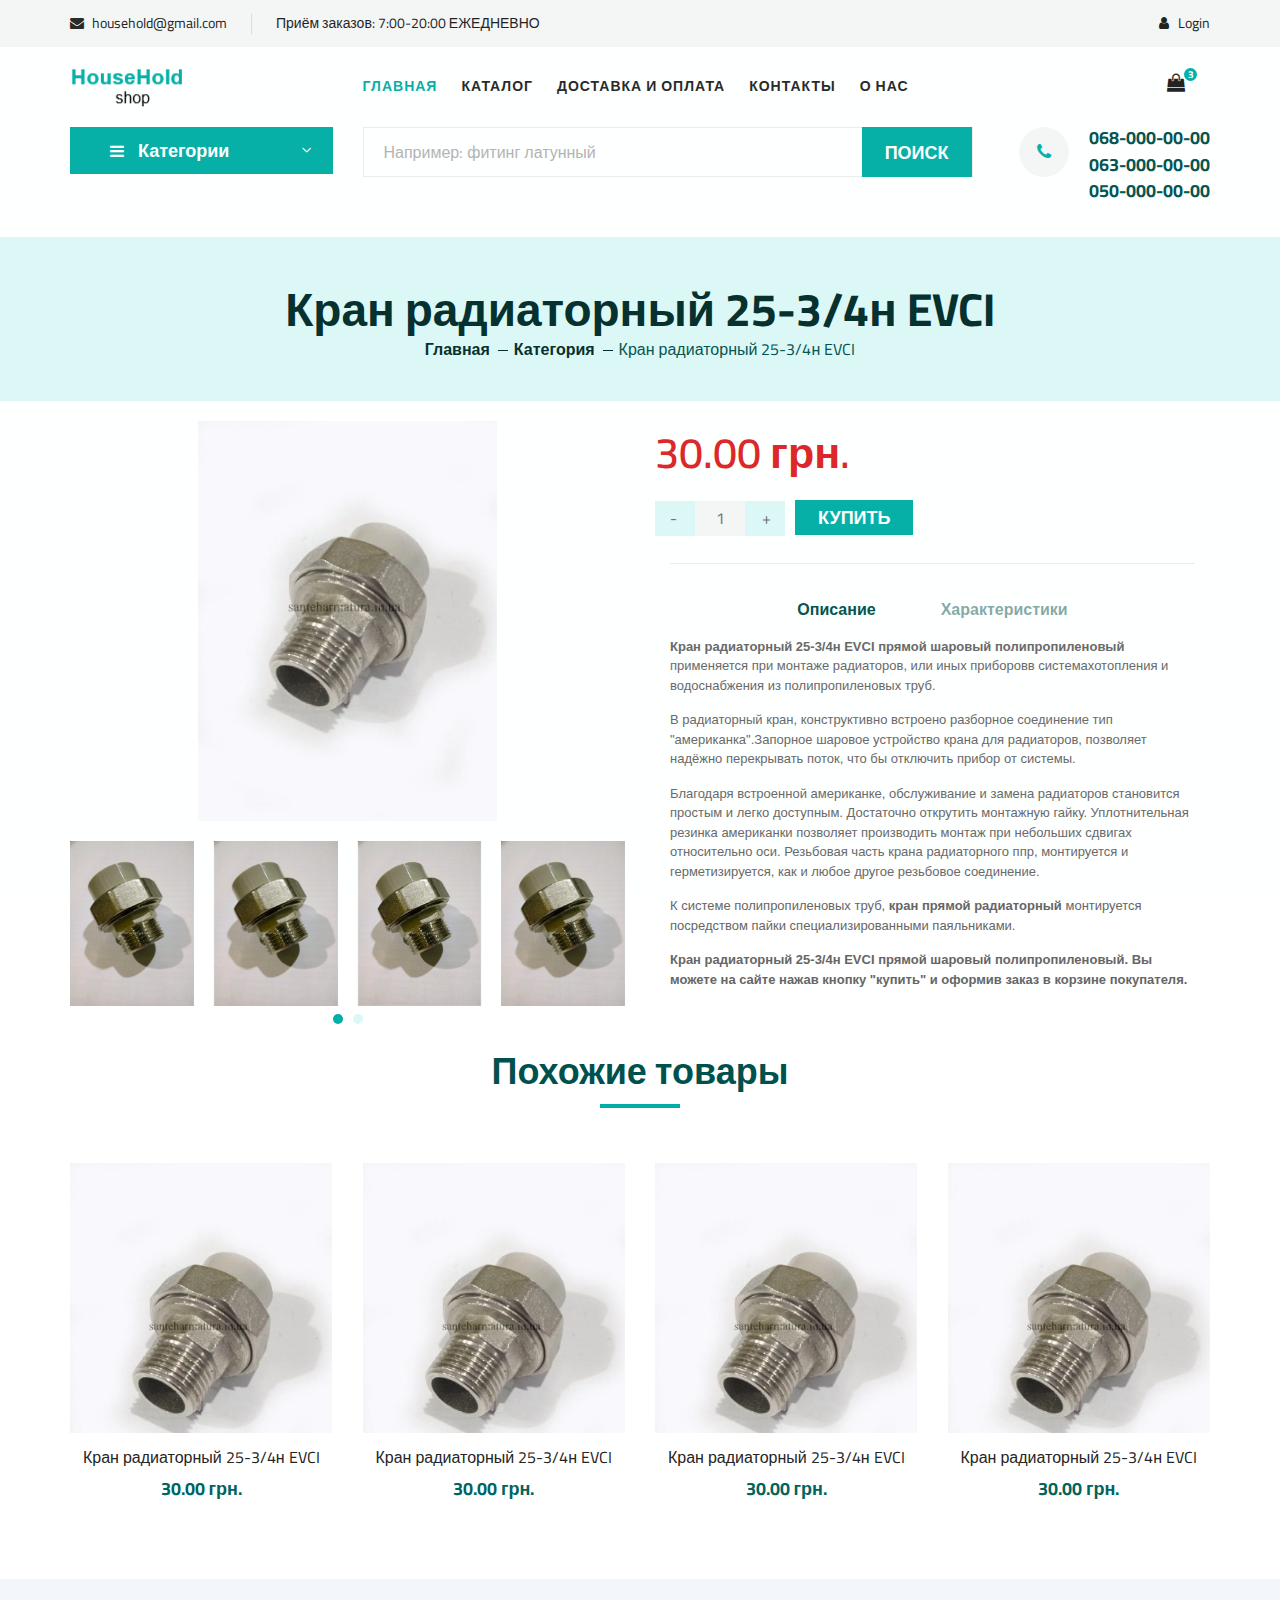
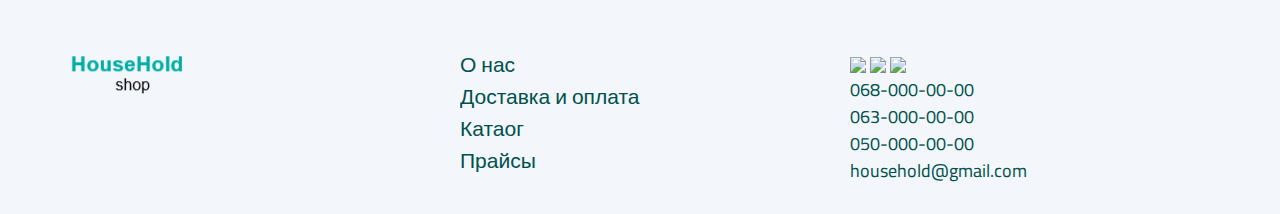
==== commit ddea6405: "Pages were changed. DB was created, package model was created" ====
--- a/src/main/resources/templates/product-page.html
+++ b/src/main/resources/templates/product-page.html
@@ -153,20 +153,19 @@
                 <div class="hero__categories">
                     <div class="hero__categories__all">
                         <i class="fa fa-bars"></i>
-                        <span>All departments</span>
+                        <span>Категории</span>
                     </div>
                     <ul>
-                        <li><a href="#">Fresh Meat</a></li>
-                        <li><a href="#">Vegetables</a></li>
-                        <li><a href="#">Fruit & Nut Gifts</a></li>
-                        <li><a href="#">Fresh Berries</a></li>
-                        <li><a href="#">Ocean Foods</a></li>
-                        <li><a href="#">Butter & Eggs</a></li>
-                        <li><a href="#">Fastfood</a></li>
-                        <li><a href="#">Fresh Onion</a></li>
-                        <li><a href="#">Papayaya & Crisps</a></li>
-                        <li><a href="#">Oatmeal</a></li>
-                        <li><a href="#">Fresh Bananas</a></li>
+                        <li><a href="#">Шланги для подвода воды</a></li>
+                        <li><a href="#">Радиаторы отопления и комплектующие</a></li>
+                        <li><a href="#">Компоненты систем отопления и обвязки котлов</a></li>
+                        <li><a href="#">Тёплый пол</a></li>
+                        <li><a href="#">Металопластиковая труба и фитинг</a></li>
+                        <li><a href="#">Теплоизоляционные материалы</a></li>
+                        <li><a href="#">Полотенцесушители</a></li>
+                        <li><a href="#">Байпасы</a></li>
+                        <li><a href="#">Смесители и аксессуары</a></li>
+                        <li><a href="#">Все категории</a></li>
                     </ul>
                 </div>
             </div>
@@ -203,11 +202,11 @@
             <div class="col-lg-12 text-center">
                 <div class="breadcrumb__text">
                     <!--                        TODO input product name, way to product-->
-                    <h2>Название товара</h2>
+                    <h2>Кран радиаторный 25-3/4н EVCI</h2>
                     <div class="breadcrumb__option">
                         <a href="./index.html">Главная</a>
                         <a href="./index.html">Категория</a>
-                        <span>Название товара</span>
+                        <span>Кран радиаторный 25-3/4н EVCI </span>
                     </div>
                 </div>
             </div>
@@ -243,7 +242,7 @@
             <div class="col-lg-6 col-md-6">
                 <div class="product__details__text">
                     <!--                        TODO product's info-->
-                    <h3>Название товара</h3>
+
                     <!--                        <div class="product__details__rating">-->
                     <!--                            <i class="fa fa-star"></i>-->
                     <!--                            <i class="fa fa-star"></i>-->
@@ -253,7 +252,7 @@
                     <!--                            <span>(18 reviews)</span>-->
                     <!--                        </div>-->
                     <!--                        50.66-->
-                    <div class="product__details__price">0.00 грн.</div>
+                    <div class="product__details__price">30.00 грн.</div>
                     <div class="product__details__quantity">
                         <div class="quantity">
                             <div class="pro-qty">
@@ -262,70 +261,63 @@
                         </div>
                     </div>
                     <button type="submit" class="site-btn">КУПИТЬ</button>
-                    <!--                    <ul>-->
-                    <!--                        <li><b>Availability</b> <span>In Stock</span></li>-->
-                    <!--                        <li><b>Shipping</b> <span>01 day shipping. <samp>Free pickup today</samp></span></li>-->
-                    <!--                        <li><b>Weight</b> <span>0.5 kg</span></li>-->
-                    <!--                    </ul>-->
-                </div>
-            </div>
-            <div class="col-lg-12">
-                <div class="product__details__tab">
-                    <ul class="nav nav-tabs" role="tablist">
-                        <li class="nav-item">
-                            <a class="nav-link active" data-toggle="tab" href="#tabs-1" role="tab"
-                               aria-selected="true">Описание</a>
-                        </li>
-                        <li class="nav-item">
-                            <a class="nav-link" data-toggle="tab" href="#tabs-2" role="tab"
-                               aria-selected="false">Характеристики</a>
-                        </li>
-                    </ul>
-                    <div class="tab-content">
-                        <div class="tab-pane active" id="tabs-1" role="tabpanel">
-                            <div class="product__details__tab__desc">
-                                <p><strong>Кран радиаторный 25-3/4н EVCI прямой шаровый полипропиленовый </strong>применяется
-                                    при монтаже радиаторов, или иных приборовв системахотопления и
-                                    водоснабжения из полипропиленовых труб.</p>
-                                <p>В радиаторный кран, конструктивно встроено разборное соединение тип
-                                    "американка".Запорное
-                                    шаровое устройство крана для радиаторов, позволяет надёжно перекрывать поток, что бы
-                                    отключить прибор от системы.</p>
-
-                                <p>Благодаря встроенной американке, обслуживание и замена радиаторов становится простым
-                                    и легко доступным. Достаточно открутить монтажную гайку. Уплотнительная резинка
-                                    американки позволяет производить монтаж при небольших сдвигах относительно оси.
-                                    Резьбовая часть крана радиаторного ппр, монтируется и герметизируется, как и любое
-                                    другое резьбовое соединение.</p>
-
-                                <p>К системе полипропиленовых труб, <strong>кран прямой радиаторный</strong> монтируется
-                                    посредством пайки специализированными паяльниками.</p>
-
-                                <p><strong>Кран радиаторный 25-3/4н EVCI прямой шаровый полипропиленовый. Вы
-                                    можете на сайте нажав кнопку "купить" и оформив заказ в корзине покупателя.</strong>
-                                </p>
-
-                            </div>
-                        </div>
-                        <div class="tab-pane" id="tabs-2" role="tabpanel">
-                            <div class="product__details__tab__desc">
-                                <h6>Products Infomation</h6>
-                                <p>Vestibulum ac diam sit amet quam vehicula elementum sed sit amet dui.
-                                    Pellentesque in ipsum id orci porta dapibus. Proin eget tortor risus.
-                                    Vivamus suscipit tortor eget felis porttitor volutpat. Vestibulum ac diam
-                                    sit amet quam vehicula elementum sed sit amet dui. Donec rutrum congue leo
-                                    eget malesuada. Vivamus suscipit tortor eget felis porttitor volutpat.
-                                    Curabitur arcu erat, accumsan id imperdiet et, porttitor at sem. Praesent
-                                    sapien massa, convallis a pellentesque nec, egestas non nisi. Vestibulum ac
-                                    diam sit amet quam vehicula elementum sed sit amet dui. Vestibulum ante
-                                    ipsum primis in faucibus orci luctus et ultrices posuere cubilia Curae;
-                                    Donec velit neque, auctor sit amet aliquam vel, ullamcorper sit amet ligula.
-                                    Proin eget tortor risus.</p>
-                                <p>Praesent sapien massa, convallis a pellentesque nec, egestas non nisi. Lorem
-                                    ipsum dolor sit amet, consectetur adipiscing elit. Mauris blandit aliquet
-                                    elit, eget tincidunt nibh pulvinar a. Cras ultricies ligula sed magna dictum
-                                    porta. Cras ultricies ligula sed magna dictum porta. Sed porttitor lectus
-                                    nibh. Mauris blandit aliquet elit, eget tincidunt nibh pulvinar a.</p>
+                    <div class="col-lg-12">
+                        <div class="product__details__tab">
+                            <ul class="nav nav-tabs" role="tablist">
+                                <li class="nav-item">
+                                    <a class="nav-link active" data-toggle="tab" href="#tabs-1" role="tab" aria-selected="true">Описание</a>
+                                </li>
+                                <li class="nav-item">
+                                    <a class="nav-link" data-toggle="tab" href="#tabs-2" role="tab" aria-selected="false">Характеристики</a>
+                                </li>
+                            </ul>
+                            <div class="tab-content">
+                                <div class="tab-pane active" id="tabs-1" role="tabpanel">
+                                    <div class="product__details__tab__desc">
+                                        <p><strong>Кран радиаторный 25-3/4н EVCI прямой шаровый полипропиленовый </strong>применяется
+                                            при монтаже радиаторов, или иных приборовв системахотопления и
+                                            водоснабжения из полипропиленовых труб.</p>
+                                        <p>В радиаторный кран, конструктивно встроено разборное соединение тип
+                                            "американка".Запорное
+                                            шаровое устройство крана для радиаторов, позволяет надёжно перекрывать поток, что бы
+                                            отключить прибор от системы.</p>
+
+                                        <p>Благодаря встроенной американке, обслуживание и замена радиаторов становится простым
+                                            и легко доступным. Достаточно открутить монтажную гайку. Уплотнительная резинка
+                                            американки позволяет производить монтаж при небольших сдвигах относительно оси.
+                                            Резьбовая часть крана радиаторного ппр, монтируется и герметизируется, как и любое
+                                            другое резьбовое соединение.</p>
+
+                                        <p>К системе полипропиленовых труб, <strong>кран прямой радиаторный</strong> монтируется
+                                            посредством пайки специализированными паяльниками.</p>
+
+                                        <p><strong>Кран радиаторный 25-3/4н EVCI прямой шаровый полипропиленовый. Вы
+                                            можете на сайте нажав кнопку "купить" и оформив заказ в корзине покупателя.</strong>
+                                        </p>
+
+                                    </div>
+                                </div>
+                                <div class="tab-pane" id="tabs-2" role="tabpanel">
+                                    <div class="product__details__tab__desc">
+                                        <h6>Products Infomation</h6>
+                                        <p>Vestibulum ac diam sit amet quam vehicula elementum sed sit amet dui.
+                                            Pellentesque in ipsum id orci porta dapibus. Proin eget tortor risus.
+                                            Vivamus suscipit tortor eget felis porttitor volutpat. Vestibulum ac diam
+                                            sit amet quam vehicula elementum sed sit amet dui. Donec rutrum congue leo
+                                            eget malesuada. Vivamus suscipit tortor eget felis porttitor volutpat.
+                                            Curabitur arcu erat, accumsan id imperdiet et, porttitor at sem. Praesent
+                                            sapien massa, convallis a pellentesque nec, egestas non nisi. Vestibulum ac
+                                            diam sit amet quam vehicula elementum sed sit amet dui. Vestibulum ante
+                                            ipsum primis in faucibus orci luctus et ultrices posuere cubilia Curae;
+                                            Donec velit neque, auctor sit amet aliquam vel, ullamcorper sit amet ligula.
+                                            Proin eget tortor risus.</p>
+                                        <p>Praesent sapien massa, convallis a pellentesque nec, egestas non nisi. Lorem
+                                            ipsum dolor sit amet, consectetur adipiscing elit. Mauris blandit aliquet
+                                            elit, eget tincidunt nibh pulvinar a. Cras ultricies ligula sed magna dictum
+                                            porta. Cras ultricies ligula sed magna dictum porta. Sed porttitor lectus
+                                            nibh. Mauris blandit aliquet elit, eget tincidunt nibh pulvinar a.</p>
+                                    </div>
+                                </div>
                             </div>
                         </div>
                     </div>
--- a/src/main/resources/static/style/style.css
+++ b/src/main/resources/static/style/style.css
@@ -75,11 +75,10 @@
 }
 
 p {
-	font-size: 16px;
-	font-family: "Cairo", sans-serif;
+	font-size: 13px;
+	font-family: "Cairo ", sans-serif;
 	color: #6f6f6f;
 	font-weight: 400;
-	line-height: 26px;
 	margin: 0 0 15px 0;
 }
 
@@ -172,15 +171,15 @@
 }
 
 .site-btn {
-	font-size: 14px;
-	color: #ffffff;
-	font-weight: 800;
-	text-transform: uppercase;
-	display: inline-block;
-	padding: 13px 30px 12px;
-	background: #01aea5;
-	border: solid 1px;
-	border-color: #01aea5;
+    font-size: 18px;
+    color: #ffffff;
+    font-weight: 800;
+    text-transform: uppercase;
+    display: inline-block;
+    padding: 3px 22px;
+    background: #01aea5;
+    border: solid 1px;
+    border-color: #01aea5;
 }
 
 .site-btn:hover {
@@ -1672,10 +1671,6 @@
   Shop Details
 -----------------------*/
 
-.product-details {
-	padding-top: 80px;
-}
-
 .product__details__pic__item {
 	margin-bottom: 20px;
 	text-align: center;
@@ -1716,14 +1711,14 @@
 }
 
 .product__details__text .product__details__price {
-	font-size: 30px;
+	font-size: 43px;
 	color: #dd2222;
 	font-weight: 600;
 	margin-bottom: 15px;
 }
 
 .product__details__text p {
-	margin-bottom: 45px;
+
 }
 
 .product__details__text .primary-btn {
@@ -1741,9 +1736,8 @@
 }
 
 .product__details__text ul {
-	border-top: 1px solid #ebebeb;
 	padding-top: 40px;
-	margin-top: 50px;
+
 }
 
 .product__details__text ul li {
@@ -1784,13 +1778,13 @@
 }
 
 .pro-qty {
-	width: 140px;
-	height: 50px;
-	display: inline-block;
-	position: relative;
-	text-align: center;
-	background: #dbf8f6;
-	margin-bottom: 5px;
+    width: 130px;
+    height: 35px;
+    display: inline-block;
+    position: relative;
+    text-align: center;
+    background: #dbf8f6;
+    margin-bottom: 5px;
 }
 
 .pro-qty input {
@@ -1813,7 +1807,7 @@
 }
 
 .product__details__tab {
-	padding-top: 45px;
+	padding-top: 10px;
 }
 
 .product__details__tab .nav-tabs {
@@ -1862,7 +1856,7 @@
 }
 
 .product__details__tab .product__details__tab__desc {
-	padding-top: 44px;
+	padding-top: 10px;
 }
 
 .product__details__tab .product__details__tab__desc h6 {
